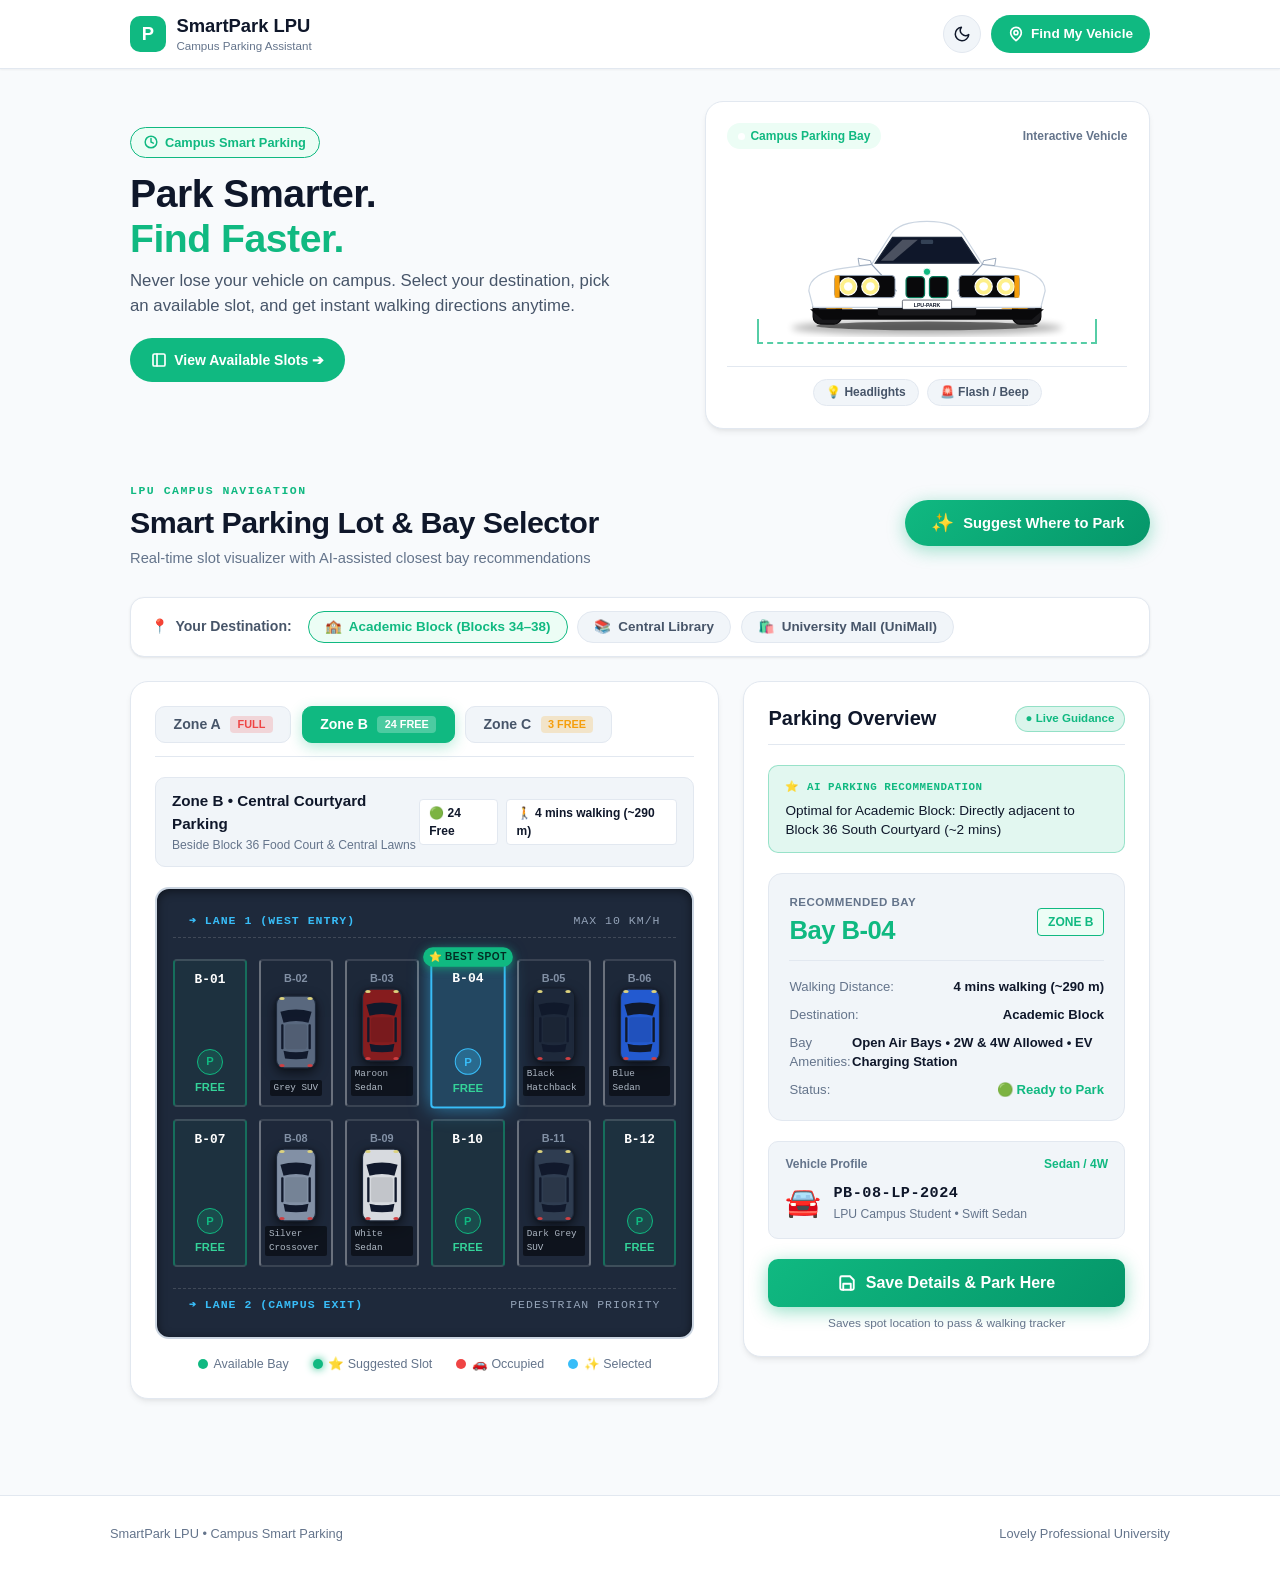
==== index.html @ 48b583d2 "feat: complete SmartPark LPU web app ready for Vercel deployment" ====
<!DOCTYPE html>
<html lang="en">
<head>
  <meta charset="UTF-8">
  <meta name="viewport" content="width=device-width, initial-scale=1.0">
  <title>SmartPark LPU | Park Smarter, Find Your Vehicle Faster</title>
  <meta name="description" content="SmartPark LPU - Smart parking zone and row tracking for Lovely Professional University campus.">
  <link rel="stylesheet" href="css/styles.css?v=7.0">
  <link rel="icon" href="data:image/svg+xml,<svg xmlns=%22http://www.w3.org/2000/svg%22 viewBox=%220 0 100 100%22><text y=%22.9em%22 font-size=%2290%22>🅿️</text></svg>">
</head>
<body data-page="home">

  <!-- Header & Navigation -->
  <header class="site-header">
    <div class="nav-container">
      <div class="brand-wrapper">
        <div class="brand-logo-icon">P</div>
        <div class="brand-text">
          <h1>SmartPark LPU</h1>
          <div class="brand-sub">Campus Parking Assistant</div>
        </div>
      </div>
      <nav class="nav-links">
        <!-- Theme Toggle Button -->
        <button type="button" class="theme-toggle-btn" id="theme-toggle" aria-label="Toggle Dark and Light Mode" title="Toggle Dark/Light Mode">
          <svg width="18" height="18" viewBox="0 0 24 24" fill="none" stroke="currentColor" stroke-width="2" stroke-linecap="round" stroke-linejoin="round">
            <path d="M21 12.79A9 9 0 1 1 11.21 3 7 7 0 0 0 21 12.79z"></path>
          </svg>
        </button>

        <a href="find.html" class="nav-btn nav-btn-primary" id="nav-find-btn">
          <span class="badge-active-dot" id="nav-active-dot" style="display: none;"></span>
          <svg width="16" height="16" viewBox="0 0 24 24" fill="none" stroke="currentColor" stroke-width="2.5" stroke-linecap="round" stroke-linejoin="round">
            <circle cx="12" cy="10" r="3"></circle>
            <path d="M12 2a8 8 0 0 0-8 8c0 5.25 8 12 8 12s8-6.75 8-12a8 8 0 0 0-8-8z"></path>
          </svg>
          Find My Vehicle
        </a>
      </nav>
    </div>
  </header>

  <!-- Hero Section: Split Layout (Inspired by Reference Image 2) -->
  <section class="hero-section">
    <div class="container">
      <div class="hero-grid">
        
        <!-- Left Column: Typography & Replay CTA -->
        <div class="hero-text-col">
          <div class="hero-mobility-badge">
            <svg width="14" height="14" viewBox="0 0 24 24" fill="none" stroke="currentColor" stroke-width="2.5" stroke-linecap="round" stroke-linejoin="round">
              <circle cx="12" cy="12" r="10"></circle>
              <polyline points="12 6 12 12 16 14"></polyline>
            </svg>
            Campus Smart Parking
          </div>
          <h2 class="hero-title">Park Smarter. <br><span class="highlight">Find Faster.</span></h2>
          <p class="hero-tagline">
            Never lose your vehicle on campus. Select your destination, pick an available slot, and get instant walking directions anytime.
          </p>

          <div class="hero-cta-row">
            <a href="#parking-lot-floor" class="btn btn-primary" id="btn-hero-explore">
              <svg width="16" height="16" viewBox="0 0 24 24" fill="none" stroke="currentColor" stroke-width="2.5" stroke-linecap="round" stroke-linejoin="round">
                <rect x="3" y="3" width="18" height="18" rx="2" ry="2"></rect>
                <line x1="9" y1="3" x2="9" y2="21"></line>
              </svg>
              View Available Slots ➔
            </a>
          </div>

          <!-- Active Parking Spotlight (Shown when vehicle already parked) -->
          <div id="home-active-banner" class="active-parking-alert" style="display: none;">
            <div class="active-alert-content">
              <div class="active-alert-icon">
                <svg width="20" height="20" viewBox="0 0 24 24" fill="none" stroke="currentColor" stroke-width="2.5" stroke-linecap="round" stroke-linejoin="round">
                  <path d="M19 17h2c.6 0 1-.4 1-1v-3c0-.9-.7-1.7-1.5-1.9C18.7 10.6 16 10 16 10s-1.3-1.4-2.2-2.3c-.5-.4-1.1-.7-1.8-.7H5c-.6 0-1.1.4-1.4.9l-1.5 2.8C2.1 11 2 11.5 2 12v4c0 .6.4 1 1 1h2"></path>
                  <circle cx="7" cy="17" r="2"></circle>
                  <circle cx="17" cy="17" r="2"></circle>
                </svg>
              </div>
              <div>
                <div class="active-alert-title">Active Parked Vehicle</div>
                <div class="active-alert-sub" id="banner-spot-text">Checking saved spot...</div>
              </div>
            </div>
            <div class="active-alert-actions">
              <a href="find.html" class="btn btn-primary" style="padding: 0.4rem 0.85rem; font-size: 0.8rem;">Find</a>
              <button type="button" id="banner-change-btn" class="btn btn-outline" style="padding: 0.4rem 0.75rem; font-size: 0.8rem;">Change</button>
              <button type="button" id="banner-clear-btn" class="btn btn-outline" style="padding: 0.4rem 0.75rem; font-size: 0.8rem;">Clear</button>
            </div>
          </div>
        </div>

        <!-- Right Column: Interactive Hero Vehicle Card (Reference Image 2) -->
        <div class="hero-car-col">
          <div class="hero-car-card" id="hero-car-card">
            <div class="car-bay-header">
              <span class="car-bay-badge">
                <span class="badge-active-dot"></span>
                <span id="hero-bay-status">Campus Parking Bay</span>
              </span>
              <span style="font-size: 0.75rem; color: var(--text-muted); font-weight: 600;">Interactive Vehicle</span>
            </div>

            <!-- Vehicle Bay Stage -->
            <div class="hero-car-stage">
              <div class="bay-ground-lines"></div>

              <!-- Headlight Beam Overlay -->
              <div class="hero-headlight-beams">
                <div class="hero-beam-l"></div>
                <div class="hero-beam-r"></div>
              </div>

              <!-- Car Vector Graphic -->
              <div class="hero-car-svg-container">
                <svg viewBox="0 0 520 260" fill="none" xmlns="http://www.w3.org/2000/svg">
                  <!-- Ground Shadow -->
                  <ellipse cx="260" cy="245" rx="220" ry="12" fill="#000000" opacity="0.3" filter="blur(6px)" />
                  <ellipse cx="260" cy="242" rx="180" ry="7" fill="#000000" opacity="0.5" />

                  <!-- Wheels -->
                  <rect x="75" y="165" width="46" height="74" rx="12" fill="#18181b" stroke="#09090b" stroke-width="2" />
                  <ellipse cx="98" cy="202" rx="16" ry="24" fill="#3f3f46" />
                  <circle cx="98" cy="202" r="8" fill="#a1a1aa" />
                  <rect x="399" y="165" width="46" height="74" rx="12" fill="#18181b" stroke="#09090b" stroke-width="2" />
                  <ellipse cx="422" cy="202" rx="16" ry="24" fill="#3f3f46" />
                  <circle cx="422" cy="202" r="8" fill="#a1a1aa" />

                  <!-- Splitter -->
                  <path d="M70 215 L450 215 L430 232 L90 232 Z" fill="#09090b" />
                  <rect x="180" y="210" width="160" height="15" rx="3" fill="#18181b" />
                  <rect x="95" y="202" width="45" height="12" rx="3" fill="#f59e0b" opacity="0.9" />
                  <rect x="380" y="202" width="45" height="12" rx="3" fill="#f59e0b" opacity="0.9" />

                  <!-- Main Body (Alpine White / Orange Sport Styling) -->
                  <path d="M68 185 C68 165 90 152 125 148 L170 142 L200 95 C210 78 230 72 260 72 C290 72 310 78 320 95 L350 142 L395 148 C430 152 452 165 452 185 L445 212 L75 212 Z" fill="#ffffff" stroke="#cbd5e1" stroke-width="2" />

                  <!-- Hood Creases -->
                  <path d="M170 142 L210 185" stroke="#94a3b8" stroke-width="2" stroke-linecap="round" />
                  <path d="M350 142 L310 185" stroke="#94a3b8" stroke-width="2" stroke-linecap="round" />

                  <!-- Cabin Glass -->
                  <path d="M204 98 L316 98 L344 140 L176 140 Z" fill="#0f172a" stroke="#1e293b" stroke-width="2" />
                  <path d="M220 102 L245 102 L205 136 L185 136 Z" fill="#ffffff" opacity="0.25" />
                  <rect x="250" y="102" width="20" height="7" rx="2" fill="#334155" />

                  <!-- Mirrors -->
                  <path d="M168 136 L148 132 L150 144 L170 142 Z" fill="#ffffff" stroke="#94a3b8" stroke-width="1.5" />
                  <path d="M352 136 L372 132 L370 144 L350 142 Z" fill="#ffffff" stroke="#94a3b8" stroke-width="1.5" />

                  <!-- Kidney Grille -->
                  <rect x="226" y="162" width="30" height="34" rx="6" fill="#09090b" stroke="#047857" stroke-width="2" />
                  <rect x="264" y="162" width="30" height="34" rx="6" fill="#09090b" stroke="#047857" stroke-width="2" />
                  <circle cx="260" cy="154" r="6" fill="#10b981" stroke="#ffffff" stroke-width="1.5" />

                  <!-- Headlights -->
                  <rect x="110" y="160" width="98" height="36" rx="6" fill="#09090b" stroke="#94a3b8" stroke-width="1.5" />
                  <circle cx="132" cy="178" r="14" fill="#fef08a" stroke="#ffffff" stroke-width="2" />
                  <circle cx="132" cy="178" r="7" fill="#ffffff" />
                  <circle cx="168" cy="178" r="14" fill="#fef08a" stroke="#ffffff" stroke-width="2" />
                  <circle cx="168" cy="178" r="7" fill="#ffffff" />
                  <path d="M110 160 L118 160 L118 196 L110 196 Z" fill="#f59e0b" class="car-indicator-light" />

                  <rect x="312" y="160" width="98" height="36" rx="6" fill="#09090b" stroke="#94a3b8" stroke-width="1.5" />
                  <circle cx="352" cy="178" r="14" fill="#fef08a" stroke="#ffffff" stroke-width="2" />
                  <circle cx="352" cy="178" r="7" fill="#ffffff" />
                  <circle cx="388" cy="178" r="14" fill="#fef08a" stroke="#ffffff" stroke-width="2" />
                  <circle cx="388" cy="178" r="7" fill="#ffffff" />
                  <path d="M402 160 L410 160 L410 196 L402 196 Z" fill="#f59e0b" class="car-indicator-light" />

                  <!-- Plate -->
                  <rect x="220" y="200" width="80" height="15" rx="2" fill="#ffffff" stroke="#0f172a" stroke-width="1" />
                  <text x="260" y="211" font-family="-apple-system, sans-serif" font-size="8.5" font-weight="800" fill="#0f172a" text-anchor="middle">LPU-PARK</text>
                </svg>
              </div>
            </div>

            <!-- Interactive Widget Controls -->
            <div class="hero-car-controls">
              <button type="button" id="btn-toggle-headlights" class="car-ctrl-btn" title="Toggle Headlight Beams">
                💡 Headlights
              </button>
              <button type="button" id="btn-flash-hazards" class="car-ctrl-btn" title="Flash Amber Hazard Indicators">
                🚨 Flash / Beep
              </button>
            </div>
          </div>
        </div>

      </div>
    </div>
  </section>

  <!-- Main Content -->
  <main class="main-content">
    <div class="container">
      
      <!-- Update Mode Alert Banner (Shown when ?edit=true) -->
      <div id="update-mode-banner" class="update-mode-banner" style="display: none;">
        <div class="update-mode-text">
          <svg width="20" height="20" viewBox="0 0 24 24" fill="none" stroke="currentColor" stroke-width="2" stroke-linecap="round" stroke-linejoin="round" style="color: var(--accent);">
            <path d="M11 4H4a2 2 0 0 0-2 2v14a2 2 0 0 0 2 2h14a2 2 0 0 0 2-2v-7"></path>
            <path d="M18.5 2.5a2.121 2.121 0 0 1 3 3L12 15l-4 1 1-4 9.5-9.5z"></path>
          </svg>
          <span>Updating Parking Location: Select your new zone or row below</span>
        </div>
        <button type="button" id="btn-cancel-update" class="btn btn-outline" style="padding: 0.35rem 0.85rem; font-size: 0.8rem;">
          Cancel
        </button>
      </div>

      <!-- ====================================================================
           SMARTPARK VISUAL PARKING DASHBOARD (Inspired by Reference Images 1, 2 & 3)
           ==================================================================== -->
      
      <!-- Top Smart Action & Destination Bar -->
      <section class="visual-dashboard-header">
        <div class="dash-header-left">
          <div class="dash-title-wrap">
            <span class="dash-kicker">LPU CAMPUS NAVIGATION</span>
            <h2 class="dash-title">Smart Parking Lot & Bay Selector</h2>
            <p class="dash-subtitle">Real-time slot visualizer with AI-assisted closest bay recommendations</p>
          </div>
        </div>

        <div class="dash-header-actions">
          <!-- Suggest Where to Park Primary Button -->
          <button type="button" id="btn-suggest-best-slot" class="btn-suggest-magic" title="Find and recommend the closest available parking slot">
            <span class="magic-sparkle">✨</span>
            <span class="magic-text">Suggest Where to Park</span>
          </button>
        </div>
      </section>

      <!-- Destination Selector Row -->
      <div class="destination-bar-card">
        <div class="dest-bar-label">
          <span class="dest-pin-icon">📍</span>
          <span>Your Destination:</span>
        </div>
        <div class="dest-bar-chips" id="dest-quick-chips">
          <button type="button" class="dest-bar-chip active" data-dest="academic">
            <span>🏫</span> Academic Block (Blocks 34–38)
          </button>
          <button type="button" class="dest-bar-chip" data-dest="library">
            <span>📚</span> Central Library
          </button>
          <button type="button" class="dest-bar-chip" data-dest="unimall">
            <span>🛍️</span> University Mall (UniMall)
          </button>
        </div>
        <select id="destination-select" class="dest-select-hidden" aria-label="Campus Destination">
          <option value="academic" selected>Academic Block (Blocks 34–38)</option>
          <option value="library">Central Library</option>
          <option value="unimall">University Mall (UniMall)</option>
        </select>
      </div>

      <!-- Main Visual Lot & Overview Split Layout (Reference Images 1 & 2) -->
      <div class="visual-lot-layout">
        
        <!-- LEFT: Visual Parking Lot Grid & Zone Tabs (Reference Image 2) -->
        <div class="lot-grid-column">
          <div class="lot-card">
            
            <!-- Zone Switcher Tabs (Reference Image 2) -->
            <div class="zone-tabs-bar">
              <button type="button" class="zone-tab-btn" data-zone="A">
                <span class="tab-zone-letter">Zone A</span>
                <span class="tab-zone-tag tag-full">FULL</span>
              </button>
              <button type="button" class="zone-tab-btn active" data-zone="B">
                <span class="tab-zone-letter">Zone B</span>
                <span class="tab-zone-tag tag-avail">24 FREE</span>
              </button>
              <button type="button" class="zone-tab-btn" data-zone="C">
                <span class="tab-zone-letter">Zone C</span>
                <span class="tab-zone-tag tag-nearly">3 FREE</span>
              </button>
            </div>

            <!-- Zone Info Bar -->
            <div class="zone-info-banner" id="zone-info-banner">
              <div class="zone-info-meta">
                <span class="zone-name-heading" id="current-zone-title">Zone B • Central Courtyard</span>
                <span class="zone-landmark-meta" id="current-zone-landmark">Beside Block 36 Food Court & Central Lawns</span>
              </div>
              <div class="zone-stats-pills">
                <span class="stat-pill" id="zone-stat-avail">🟢 24 Free</span>
                <span class="stat-pill" id="zone-stat-walk">🚶 <span id="zone-stat-walk-text">4 mins walk</span></span>
              </div>
            </div>

            <!-- Visual Parking Lot Floor (Reference Image 2 & 3) -->
            <div class="parking-lot-floor" id="parking-lot-floor">
              <!-- Top Driving Aisle Indicator -->
              <div class="lot-driveway top-driveway">
                <span class="drive-arrow">➔ LANE 1 (WEST ENTRY)</span>
                <span class="drive-speed">MAX 10 KM/H</span>
              </div>

              <!-- Visual Slots Grid Container -->
              <div class="visual-slots-matrix" id="visual-slots-matrix">
                <!-- Dynamically populated slots with rendered cars and open bays -->
              </div>

              <!-- Bottom Driving Aisle Indicator -->
              <div class="lot-driveway bottom-driveway">
                <span class="drive-arrow">➔ LANE 2 (CAMPUS EXIT)</span>
                <span class="drive-speed">PEDESTRIAN PRIORITY</span>
              </div>
            </div>

            <!-- Lot Floor Legend -->
            <div class="lot-legend-row">
              <span class="legend-item"><span class="legend-dot dot-avail"></span> Available Bay</span>
              <span class="legend-item"><span class="legend-dot dot-suggested"></span> ⭐ Suggested Slot</span>
              <span class="legend-item"><span class="legend-dot dot-occupied"></span> 🚗 Occupied</span>
              <span class="legend-item"><span class="legend-dot dot-selected"></span> ✨ Selected</span>
            </div>

          </div>
        </div>

        <!-- RIGHT: Side Overview & Reservation Panel (Reference Image 1 & 2) -->
        <div class="lot-overview-column">
          <div class="overview-sticky-card">
            
            <div class="overview-header">
              <h3>Parking Overview</h3>
              <span class="status-badge-live">● Live Guidance</span>
            </div>

            <!-- Smart Suggestion Callout Banner -->
            <div class="smart-suggestion-banner" id="smart-suggestion-banner">
              <div class="sugg-badge">
                <span>⭐ AI PARKING RECOMMENDATION</span>
              </div>
              <div class="sugg-text" id="sugg-banner-reason">
                Optimal for Academic Block: Closest bay to Block 36 South Courtyard entrance (~2 min walk).
              </div>
            </div>

            <!-- Selected Slot Hero Card -->
            <div class="selected-slot-card" id="selected-slot-card">
              <div class="slot-hero-header">
                <div>
                  <div class="slot-hero-label">RECOMMENDED BAY</div>
                  <div class="slot-hero-id" id="panel-slot-id">Bay B-04</div>
                </div>
                <div class="slot-zone-tag" id="panel-zone-tag">ZONE B</div>
              </div>

              <div class="slot-hero-details">
                <div class="slot-detail-row">
                  <span class="detail-label">Walking Distance:</span>
                  <span class="detail-val" id="panel-walk-dist">150m (~2 mins walk)</span>
                </div>
                <div class="slot-detail-row">
                  <span class="detail-label">Destination:</span>
                  <span class="detail-val" id="panel-destination-name">Academic Block</span>
                </div>
                <div class="slot-detail-row">
                  <span class="detail-label">Bay Amenities:</span>
                  <span class="detail-val" id="panel-amenities">☂️ Shaded • ⚡ EV Ready • 🛡️ CCTV</span>
                </div>
                <div class="slot-detail-row">
                  <span class="detail-label">Status:</span>
                  <span class="detail-val status-val-avail" id="panel-status-val">Available Now</span>
                </div>
              </div>
            </div>

            <!-- Vehicle Summary Card (Reference Image 1) -->
            <div class="vehicle-preview-card">
              <div class="veh-card-header">
                <span>Vehicle Profile</span>
                <span class="veh-type-tag">Sedan / 4W</span>
              </div>
              <div class="veh-card-body">
                <div class="veh-mini-icon">🚘</div>
                <div>
                  <div class="veh-plate-num" id="veh-plate-display">PB-08-LP-2024</div>
                  <div class="veh-model-sub">LPU Campus Student • Swift Sedan</div>
                </div>
              </div>
            </div>

            <!-- One-Click Park Here / Save Details Button -->
            <div class="panel-action-wrap">
              <button type="button" id="btn-save-details" class="btn-park-confirm">
                <svg width="18" height="18" viewBox="0 0 24 24" fill="none" stroke="currentColor" stroke-width="2.5" stroke-linecap="round" stroke-linejoin="round">
                  <path d="M19 21H5a2 2 0 0 1-2-2V5a2 2 0 0 1 2-2h11l5 5v11a2 2 0 0 1-2 2z"></path>
                  <polyline points="17 21 17 13 7 13 7 21"></polyline>
                </svg>
                <span>Save Details & Park Here</span>
              </button>
              <p class="panel-action-sub">Saves spot location to pass & walking tracker</p>
            </div>

          </div>
        </div>

      </div>

    </div>
  </main>

  <!-- Footer -->
  <footer class="site-footer">
    <div class="footer-content">
      <div>SmartPark LPU • Campus Smart Parking</div>
      <div>Lovely Professional University</div>
    </div>
  </footer>

  <script src="js/storage.js?v=7.0"></script>
  <script src="js/app.js?v=7.0"></script>
</body>
</html>
---- css/styles.css ----
/* ==========================================================================
   SmartPark LPU - Modern, Simple, Clean Campus Parking Assistant
   Clean Design System with Light Mode & Dark Mode
   Includes: Cinematic Car Drive-In Intro & Interactive Hero Vehicle Stage
   ========================================================================== */

/* --------------------------------------------------------------------------
   Light Mode (Clean, Airy, Modern)
   -------------------------------------------------------------------------- */
:root {
  --theme-name: "light";

  --primary: #064e3b;
  --primary-hover: #047857;
  --accent: #10b981;
  --accent-light: #34d399;
  --accent-soft: #ecfdf5;

  --bg-body: #f8fafc;
  --surface-card: #ffffff;
  --surface-subtle: #f1f5f9;
  
  --text-primary: #0f172a;
  --text-secondary: #475569;
  --text-muted: #64748b;
  --text-light: #94a3b8;
  --text-white: #ffffff;

  --border: #e2e8f0;
  --border-focus: #10b981;

  --status-available: #059669;
  --status-available-bg: #ecfdf5;
  --status-nearly: #d97706;
  --status-nearly-bg: #fffbeb;
  --status-full: #dc2626;
  --status-full-bg: #fef2f2;

  --shadow-xs: 0 1px 2px 0 rgba(0, 0, 0, 0.05);
  --shadow-sm: 0 1px 3px 0 rgba(0, 0, 0, 0.07), 0 1px 2px -1px rgba(0, 0, 0, 0.07);
  --shadow-md: 0 4px 6px -1px rgba(0, 0, 0, 0.07), 0 2px 4px -2px rgba(0, 0, 0, 0.05);
  --shadow-lg: 0 10px 15px -3px rgba(0, 0, 0, 0.08), 0 4px 6px -4px rgba(0, 0, 0, 0.03);

  --radius-sm: 6px;
  --radius-md: 10px;
  --radius-lg: 14px;
  --radius-xl: 18px;
  --radius-full: 9999px;

  --transition: 200ms cubic-bezier(0.4, 0, 0.2, 1);
}

/* --------------------------------------------------------------------------
   Dark Mode (Ultra-Clean Slate & Obsidian)
   -------------------------------------------------------------------------- */
[data-theme="dark"] {
  --theme-name: "dark";

  --primary: #10b981;
  --primary-hover: #34d399;
  --accent: #10b981;
  --accent-light: #6ee7b7;
  --accent-soft: rgba(16, 185, 129, 0.14);

  --bg-body: #0b0f14;
  --surface-card: #131a22;
  --surface-subtle: #1c2530;
  
  --text-primary: #f8fafc;
  --text-secondary: #cbd5e1;
  --text-muted: #94a3b8;
  --text-light: #64748b;
  --text-white: #ffffff;

  --border: #232f3e;
  --border-focus: #34d399;

  --status-available: #34d399;
  --status-available-bg: rgba(16, 185, 129, 0.15);
  --status-nearly: #fbbf24;
  --status-nearly-bg: rgba(245, 158, 11, 0.15);
  --status-full: #f87171;
  --status-full-bg: rgba(239, 68, 68, 0.15);

  --shadow-xs: 0 1px 2px 0 rgba(0, 0, 0, 0.3);
  --shadow-sm: 0 1px 3px 0 rgba(0, 0, 0, 0.4);
  --shadow-md: 0 4px 6px -1px rgba(0, 0, 0, 0.4);
  --shadow-lg: 0 10px 15px -3px rgba(0, 0, 0, 0.5);
}

/* Base & Reset */
*, *::before, *::after {
  box-sizing: border-box;
  margin: 0;
  padding: 0;
  transition: background-color var(--transition), border-color var(--transition), color var(--transition);
}

html {
  font-family: -apple-system, BlinkMacSystemFont, "Segoe UI", Roboto, "Inter", sans-serif;
  color: var(--text-primary);
  background-color: var(--bg-body);
  line-height: 1.5;
  scroll-behavior: smooth;
}

body {
  min-height: 100vh;
  display: flex;
  flex-direction: column;
  background-color: var(--bg-body);
  overflow-x: hidden;
}

h1, h2, h3, h4, h5, h6 {
  color: var(--text-primary);
  font-weight: 700;
  line-height: 1.25;
}

p {
  color: var(--text-secondary);
}

a {
  color: inherit;
  text-decoration: none;
}

.container {
  width: 100%;
  max-width: 1060px;
  margin: 0 auto;
  padding: 0 1.25rem;
}

/* ==========================================================================
   Header & Navigation
   ========================================================================== */
.site-header {
  background-color: var(--surface-card);
  border-bottom: 1px solid var(--border);
  position: sticky;
  top: 0;
  z-index: 100;
  box-shadow: var(--shadow-xs);
}

.nav-container {
  display: flex;
  align-items: center;
  justify-content: space-between;
  padding: 0.85rem 1.25rem;
  max-width: 1060px;
  margin: 0 auto;
}

.brand-wrapper {
  display: flex;
  align-items: center;
  gap: 0.65rem;
}

.brand-logo-icon {
  width: 36px;
  height: 36px;
  background: var(--accent);
  border-radius: var(--radius-md);
  display: flex;
  align-items: center;
  justify-content: center;
  color: #ffffff;
  font-weight: 800;
  font-size: 1.15rem;
}

.brand-text h1 {
  font-size: 1.15rem;
  font-weight: 700;
  margin: 0;
}

.brand-sub {
  font-size: 0.725rem;
  color: var(--text-muted);
}

.nav-links {
  display: flex;
  align-items: center;
  gap: 0.6rem;
}

/* Theme Toggle Button */
.theme-toggle-btn {
  background: var(--surface-subtle);
  border: 1px solid var(--border);
  color: var(--text-primary);
  width: 38px;
  height: 38px;
  border-radius: var(--radius-full);
  display: flex;
  align-items: center;
  justify-content: center;
  cursor: pointer;
  outline: none;
}

.theme-toggle-btn:hover {
  border-color: var(--accent);
  color: var(--accent);
}

.nav-btn {
  display: inline-flex;
  align-items: center;
  gap: 0.45rem;
  padding: 0.5rem 1rem;
  font-size: 0.85rem;
  font-weight: 600;
  border-radius: var(--radius-full);
  cursor: pointer;
  border: 1px solid transparent;
}

.nav-btn-outline {
  background-color: var(--surface-subtle);
  color: var(--text-primary);
  border-color: var(--border);
}

.nav-btn-outline:hover {
  border-color: var(--accent);
  color: var(--accent);
}

.nav-btn-primary {
  background-color: var(--accent);
  color: #ffffff;
}

.nav-btn-primary:hover {
  opacity: 0.92;
  transform: translateY(-1px);
}

.badge-active-dot {
  width: 7px;
  height: 7px;
  border-radius: 50%;
  background-color: #ffffff;
  display: inline-block;
  animation: pulse 1.8s infinite;
}

@keyframes pulse {
  0% { transform: scale(0.9); opacity: 0.8; }
  50% { transform: scale(1.3); opacity: 1; }
  100% { transform: scale(0.9); opacity: 0.8; }
}

/* ==========================================================================
   CINEMATIC LPU AERIAL DRONE FLIGHT & SMART PARKING THEATER
   ========================================================================== */
.drone-theater-overlay {
  position: fixed;
  inset: 0;
  z-index: 99999;
  background: #020617;
  overflow: hidden;
  display: flex;
  flex-direction: column;
  opacity: 1;
  transition: opacity 650ms cubic-bezier(0.4, 0, 0.2, 1), transform 650ms cubic-bezier(0.4, 0, 0.2, 1);
}

.drone-theater-overlay.dismissed {
  opacity: 0;
  transform: scale(1.06);
  pointer-events: none;
}

/* --------------------------------------------------------------------------
   Top Drone Flight Telemetry HUD
   -------------------------------------------------------------------------- */
.drone-hud-top {
  position: absolute;
  top: 0;
  left: 0;
  right: 0;
  height: 54px;
  z-index: 200;
  display: flex;
  align-items: center;
  justify-content: space-between;
  padding: 0 1.5rem;
  background: linear-gradient(180deg, rgba(2, 6, 23, 0.88) 0%, rgba(2, 6, 23, 0.4) 80%, transparent 100%);
  backdrop-filter: blur(8px);
  -webkit-backdrop-filter: blur(8px);
  border-bottom: 1px solid rgba(255, 255, 255, 0.08);
  font-family: ui-monospace, SFMono-Regular, Menlo, Monaco, Consolas, monospace;
  font-size: 0.8rem;
  color: #cbd5e1;
}

.hud-left, .hud-right {
  display: flex;
  align-items: center;
  gap: 1.25rem;
}

.hud-badge {
  display: inline-flex;
  align-items: center;
  gap: 0.4rem;
  font-weight: 700;
  letter-spacing: 0.5px;
  padding: 0.25rem 0.6rem;
  border-radius: 4px;
}

.hud-rec {
  background: rgba(239, 68, 68, 0.2);
  border: 1px solid rgba(239, 68, 68, 0.4);
  color: #fca5a5;
}

.hud-rec-dot {
  width: 8px;
  height: 8px;
  border-radius: 50%;
  background: #ef4444;
  box-shadow: 0 0 8px #ef4444;
  animation: hudRecBlink 1s ease-in-out infinite alternate;
}

@keyframes hudRecBlink {
  0% { opacity: 0.3; }
  100% { opacity: 1; }
}

.hud-telemetry-item {
  display: inline-flex;
  align-items: center;
  gap: 0.3rem;
  font-weight: 600;
}

.hud-label {
  color: #10b981;
  font-weight: 700;
  opacity: 0.9;
}

.hud-center {
  display: flex;
  justify-content: center;
}

.hud-heading-tape {
  display: flex;
  align-items: center;
  gap: 0.75rem;
  background: rgba(15, 23, 42, 0.7);
  border: 1px solid rgba(255, 255, 255, 0.1);
  padding: 0.2rem 1rem;
  border-radius: 4px;
  color: #94a3b8;
  font-size: 0.75rem;
  letter-spacing: 1px;
}

.hud-heading-curr {
  color: #38bdf8;
  font-weight: 800;
  text-shadow: 0 0 8px rgba(56, 189, 248, 0.6);
}

.drone-skip-btn {
  background: rgba(255, 255, 255, 0.12);
  border: 1px solid rgba(255, 255, 255, 0.25);
  color: #ffffff;
  padding: 0.35rem 0.85rem;
  border-radius: 20px;
  font-size: 0.78rem;
  font-weight: 600;
  cursor: pointer;
  transition: all var(--transition);
  margin-left: 0.5rem;
}

.drone-skip-btn:hover {
  background: rgba(255, 255, 255, 0.25);
  transform: scale(1.05);
}

/* --------------------------------------------------------------------------
   Tactical Drone HUD Reticle Overlay (Crosshair, Pitch Ladder, Target Box)
   -------------------------------------------------------------------------- */
.drone-reticle-container {
  position: absolute;
  inset: 0;
  pointer-events: none;
  z-index: 150;
  display: flex;
  align-items: center;
  justify-content: center;
}

.drone-crosshair {
  width: 48px;
  height: 48px;
  border: 1px solid rgba(16, 185, 129, 0.4);
  border-radius: 50%;
  position: relative;
}

.drone-crosshair::before, .drone-crosshair::after {
  content: '';
  position: absolute;
  background: rgba(16, 185, 129, 0.8);
}

.drone-crosshair::before {
  top: 50%;
  left: -12px;
  right: -12px;
  height: 1px;
  transform: translateY(-50%);
}

.drone-crosshair::after {
  left: 50%;
  top: -12px;
  bottom: -12px;
  width: 1px;
  transform: translateX(-50%);
}

.drone-pitch-ladder {
  position: absolute;
  width: 140px;
  display: flex;
  flex-direction: column;
  gap: 32px;
  align-items: center;
  opacity: 0.35;
}

.pitch-line {
  width: 100%;
  height: 1px;
  border-top: 1px dashed #38bdf8;
  display: flex;
  justify-content: space-between;
  font-size: 0.65rem;
  color: #38bdf8;
  font-family: monospace;
}

.pitch-horizon {
  border-top: 2px solid #38bdf8;
  width: 140%;
}

/* Dynamic Target Box */
.drone-target-box {
  position: absolute;
  width: 160px;
  height: 110px;
  border: 1px dashed rgba(56, 189, 248, 0.5);
  transform: translateY(-20px);
  transition: all 400ms cubic-bezier(0.2, 0.8, 0.2, 1);
}

.target-corner {
  position: absolute;
  width: 10px;
  height: 10px;
  border-color: #38bdf8;
  border-style: solid;
}

.target-corner.tl { top: -2px; left: -2px; border-width: 2px 0 0 2px; }
.target-corner.tr { top: -2px; right: -2px; border-width: 2px 2px 0 0; }
.target-corner.bl { bottom: -2px; left: -2px; border-width: 0 0 2px 2px; }
.target-corner.br { bottom: -2px; right: -2px; border-width: 0 2px 2px 0; }

.target-label {
  position: absolute;
  top: -20px;
  left: 0;
  font-family: monospace;
  font-size: 0.65rem;
  font-weight: 700;
  letter-spacing: 1px;
  color: #38bdf8;
  background: rgba(15, 23, 42, 0.85);
  padding: 1px 6px;
  border-radius: 2px;
}

/* --------------------------------------------------------------------------
   Stage Viewport & Drone Flight Scenes
   -------------------------------------------------------------------------- */
.drone-stage-viewport {
  position: absolute;
  inset: 0;
  overflow: hidden;
}

.drone-scene {
  position: absolute;
  inset: 0;
  opacity: 0;
  pointer-events: none;
  display: flex;
  align-items: center;
  justify-content: center;
  transition: opacity 700ms ease, transform 900ms cubic-bezier(0.16, 1, 0.3, 1);
  transform: scale(1.06);
}

.drone-scene.active {
  opacity: 1;
  pointer-events: auto;
  transform: scale(1);
}

.scene-backdrop {
  position: absolute;
  inset: -6%;
  width: 112%;
  height: 112%;
  background-size: cover;
  background-position: center;
  transition: transform 4s cubic-bezier(0.2, 0.8, 0.2, 1);
}

.vector-campus-stage {
  display: flex;
  align-items: center;
  justify-content: center;
  overflow: hidden;
  background: #020617;
}

.campus-arch-svg {
  width: 100%;
  height: 100%;
  min-width: 100%;
  min-height: 100%;
  object-fit: cover;
  pointer-events: none;
}

.scene-vignette {
  position: absolute;
  inset: 0;
  background: radial-gradient(circle at center, rgba(2, 6, 23, 0.15) 30%, rgba(2, 6, 23, 0.75) 85%, rgba(2, 6, 23, 0.95) 100%);
  pointer-events: none;
}

/* Scene Typography & Overlays */
.scene-content {
  position: relative;
  z-index: 50;
  text-align: center;
  color: #ffffff;
  padding: 2rem;
  max-width: 680px;
  margin-top: -3rem;
}

.scene-tag {
  display: inline-block;
  background: rgba(16, 185, 129, 0.22);
  border: 1px solid rgba(16, 185, 129, 0.5);
  color: #6ee7b7;
  font-family: monospace;
  font-size: 0.75rem;
  font-weight: 700;
  letter-spacing: 1.5px;
  padding: 0.3rem 0.8rem;
  border-radius: 4px;
  margin-bottom: 0.9rem;
  text-transform: uppercase;
}

.scene-hero-title {
  font-size: 3.2rem;
  font-weight: 900;
  letter-spacing: -1px;
  line-height: 1.1;
  margin-bottom: 0.75rem;
  background: linear-gradient(180deg, #ffffff 30%, #a7f3d0 100%);
  -webkit-background-clip: text;
  -webkit-text-fill-color: transparent;
  filter: drop-shadow(0 4px 20px rgba(0, 0, 0, 0.8));
}

.scene-title-med {
  font-size: 2.2rem;
  font-weight: 800;
  letter-spacing: -0.5px;
  margin-bottom: 0.5rem;
  text-shadow: 0 4px 18px rgba(0, 0, 0, 0.9);
}

.scene-sub {
  font-size: 1.05rem;
  color: #e2e8f0;
  text-shadow: 0 2px 10px rgba(0, 0, 0, 0.9);
  margin-bottom: 1.25rem;
}

.flight-action-indicator {
  display: inline-flex;
  align-items: center;
  gap: 0.6rem;
  background: rgba(15, 23, 42, 0.75);
  border: 1px solid rgba(255, 255, 255, 0.2);
  padding: 0.5rem 1.1rem;
  border-radius: 30px;
  font-size: 0.85rem;
  color: #38bdf8;
  font-weight: 600;
  animation: climbBounce 1.5s ease-in-out infinite alternate;
}

@keyframes climbBounce {
  0% { transform: translateY(0); }
  100% { transform: translateY(-5px); }
}

/* --------------------------------------------------------------------------
   STAGE 1: Rooftop Ascent (Academic Block)
   -------------------------------------------------------------------------- */
.scene-1.active .scene-backdrop {
  animation: droneClimb 4.5s cubic-bezier(0.2, 0.8, 0.2, 1) forwards;
}

@keyframes droneClimb {
  0% { transform: translateY(8%) scale(1.08); }
  50% { transform: translateY(0%) scale(1.04); }
  100% { transform: translateY(-7%) scale(1.0); }
}

/* --------------------------------------------------------------------------
   STAGE 2: Avenue Slide & Car Pass-Through
   -------------------------------------------------------------------------- */
.scene-2.active .scene-backdrop {
  animation: droneSlideAvenue 4.2s cubic-bezier(0.16, 1, 0.3, 1) forwards;
}

@keyframes droneSlideAvenue {
  0% { transform: scale(1.0) translateY(-2%); filter: blur(0); }
  50% { transform: scale(1.35) translateY(2%); filter: blur(0); }
  80% { transform: scale(2.3) translateY(8%); filter: blur(1.5px); }
  95% { transform: scale(3.6) translateY(14%); filter: blur(4px); }
  100% { transform: scale(4.2) translateY(16%); filter: blur(8px); }
}

/* Optical lens flash when passing through car */
.drone-optical-whoosh {
  position: fixed;
  inset: 0;
  background: radial-gradient(circle at center, rgba(56, 189, 248, 0.85) 0%, rgba(255, 255, 255, 0.98) 25%, transparent 70%);
  opacity: 0;
  pointer-events: none;
  z-index: 70;
}

.scene-2.active .drone-optical-whoosh {
  animation: opticalWhoosh 4.2s ease forwards;
}

@keyframes opticalWhoosh {
  0%, 75% { opacity: 0; }
  85% { opacity: 0.9; }
  92% { opacity: 0.98; }
  100% { opacity: 0; }
}

/* --------------------------------------------------------------------------
   STAGE 3: Glide to Parking Lot & Car Parks ("Book your slot early")
   -------------------------------------------------------------------------- */
.scene-3.active .scene-backdrop {
  animation: droneParkingGlide 4.5s cubic-bezier(0.2, 0.8, 0.2, 1) forwards;
}

@keyframes droneParkingGlide {
  0% { transform: scale(1.15) translateY(-5%); }
  50% { transform: scale(1.05) translateY(-2%); }
  100% { transform: scale(1.0) translateY(0); }
}

.drone-parking-overlay {
  position: absolute;
  inset: 0;
  pointer-events: none;
  z-index: 55;
}

.bay-slot {
  position: absolute;
  transform: translate(-50%, -50%);
  display: flex;
  flex-direction: column;
  align-items: center;
  transition: all 0.3s ease;
}

.bay-occupied {
  opacity: 0.85;
}

.slot-mini-car {
  font-size: 1.6rem;
  filter: drop-shadow(0 2px 6px rgba(0, 0, 0, 0.7));
}

.slot-mini-label {
  font-family: monospace;
  font-size: 0.65rem;
  font-weight: 700;
  color: #f87171;
  background: rgba(15, 23, 42, 0.85);
  padding: 1px 5px;
  border-radius: 2px;
  margin-top: 2px;
  border: 1px solid rgba(239, 68, 68, 0.3);
}

/* Target Bay B-04 with Glowing Radar Beacon */
.bay-target {
  z-index: 75;
}

.bay-target-marker {
  position: relative;
  display: flex;
  flex-direction: column;
  align-items: center;
}

.beacon-pulse {
  width: 50px;
  height: 50px;
  border-radius: 50%;
  border: 2px solid #10b981;
  background: rgba(16, 185, 129, 0.25);
  box-shadow: 0 0 20px #10b981;
  animation: beaconRipple 1.8s ease-out infinite;
  position: absolute;
  top: -12px;
}

@keyframes beaconRipple {
  0% { transform: scale(0.6); opacity: 1; }
  100% { transform: scale(2.2); opacity: 0; }
}

.bay-id {
  font-family: monospace;
  font-size: 0.72rem;
  font-weight: 800;
  color: #34d399;
  background: rgba(6, 78, 59, 0.9);
  padding: 2px 7px;
  border-radius: 4px;
  border: 1px solid #10b981;
  box-shadow: 0 0 10px rgba(16, 185, 129, 0.5);
  z-index: 5;
}

/* Car maneuvering and pulling into parking slot */
.bay-car-actor {
  width: 70px;
  margin-top: 6px;
  transform-origin: center center;
}

.scene-3.active .bay-car-actor {
  animation: carDockInSlot 3s cubic-bezier(0.2, 0.8, 0.3, 1) forwards;
}

@keyframes carDockInSlot {
  0% {
    transform: translate(-90px, 45px) rotate(-35deg);
    opacity: 0;
  }
  30% {
    transform: translate(-45px, 20px) rotate(-20deg);
    opacity: 1;
  }
  65% {
    transform: translate(-10px, 5px) rotate(-5deg);
  }
  85% {
    transform: translate(0, 0) rotate(0deg);
  }
  100% {
    transform: translate(0, 0) rotate(0deg);
  }
}

.mini-car-svg {
  width: 100%;
  height: auto;
  filter: drop-shadow(0 4px 10px rgba(0, 0, 0, 0.9));
}

/* Top Header: "Book Your Slot Early" (Unobstructed Full View) */
.scene-content-3 {
  position: relative;
  z-index: 50;
  text-align: center;
  color: #ffffff;
  padding: 1.5rem 2rem;
  max-width: 720px;
  margin-top: -3.5rem;
  background: none;
  border: none;
  border-radius: 0;
  box-shadow: none;
  backdrop-filter: none;
  -webkit-backdrop-filter: none;
  animation: droneHeaderFadeIn 0.8s cubic-bezier(0.16, 1, 0.3, 1) forwards;
}

@keyframes droneHeaderFadeIn {
  0% {
    opacity: 0;
    transform: translateY(-15px);
  }
  100% {
    opacity: 1;
    transform: translateY(0);
  }
}

.hud-bottom-actions {
  display: flex;
  align-items: center;
  gap: 0.75rem;
}

.btn-hud-reserve {
  background: linear-gradient(135deg, #10b981 0%, #059669 100%);
  border: none;
  color: #ffffff;
  font-weight: 700;
  font-size: 0.82rem;
  padding: 0.45rem 1.15rem;
  border-radius: 20px;
  cursor: pointer;
  box-shadow: 0 4px 15px rgba(16, 185, 129, 0.45);
  transition: all 0.2s ease;
  white-space: nowrap;
}

.btn-hud-reserve:hover {
  transform: translateY(-1px) scale(1.03);
  box-shadow: 0 6px 20px rgba(16, 185, 129, 0.6);
}

.btn-hud-explore {
  background: rgba(255, 255, 255, 0.12);
  border: 1px solid rgba(255, 255, 255, 0.25);
  color: #ffffff;
  font-weight: 600;
  font-size: 0.8rem;
  padding: 0.45rem 0.95rem;
  border-radius: 20px;
  cursor: pointer;
  transition: all 0.2s ease;
  white-space: nowrap;
}

.btn-hud-explore:hover {
  background: rgba(255, 255, 255, 0.22);
}

/* --------------------------------------------------------------------------
   Bottom Drone Flight Scrubber & Controls
   -------------------------------------------------------------------------- */
.drone-hud-bottom {
  position: absolute;
  bottom: 0;
  left: 0;
  right: 0;
  height: 64px;
  z-index: 200;
  display: flex;
  align-items: center;
  justify-content: space-between;
  padding: 0 1.5rem;
  background: linear-gradient(0deg, rgba(2, 6, 23, 0.92) 0%, rgba(2, 6, 23, 0.4) 80%, transparent 100%);
  backdrop-filter: blur(8px);
  -webkit-backdrop-filter: blur(8px);
  border-top: 1px solid rgba(255, 255, 255, 0.08);
}

.hud-playback-controls {
  display: flex;
  align-items: center;
  gap: 0.5rem;
}

.hud-ctrl-btn {
  width: 36px;
  height: 36px;
  border-radius: 50%;
  background: rgba(255, 255, 255, 0.1);
  border: 1px solid rgba(255, 255, 255, 0.2);
  color: #ffffff;
  display: flex;
  align-items: center;
  justify-content: center;
  cursor: pointer;
  font-size: 1rem;
  transition: all var(--transition);
}

.hud-ctrl-btn:hover {
  background: rgba(255, 255, 255, 0.25);
  transform: scale(1.05);
}

/* Stage Chips (Launch, Fly-Through, Park & Book) */
.hud-scene-chips {
  display: flex;
  align-items: center;
  gap: 0.75rem;
}

.scene-chip {
  background: rgba(15, 23, 42, 0.7);
  border: 1px solid rgba(255, 255, 255, 0.15);
  color: #94a3b8;
  padding: 0.35rem 0.85rem;
  border-radius: 20px;
  font-size: 0.76rem;
  font-weight: 600;
  cursor: pointer;
  display: inline-flex;
  align-items: center;
  gap: 0.45rem;
  transition: all var(--transition);
}

.scene-chip .chip-num {
  width: 18px;
  height: 18px;
  border-radius: 50%;
  background: rgba(255, 255, 255, 0.15);
  display: flex;
  align-items: center;
  justify-content: center;
  font-size: 0.68rem;
  font-weight: 800;
}

.scene-chip.active {
  background: rgba(16, 185, 129, 0.25);
  border-color: #10b981;
  color: #ffffff;
  box-shadow: 0 0 12px rgba(16, 185, 129, 0.3);
}

.scene-chip.active .chip-num {
  background: #10b981;
  color: #022c22;
}

.scene-chip:hover:not(.active) {
  background: rgba(255, 255, 255, 0.12);
  color: #ffffff;
}

/* Progress Scrubber */
.hud-progress-wrapper {
  position: absolute;
  top: 0;
  left: 0;
  right: 0;
  height: 3px;
  background: rgba(255, 255, 255, 0.12);
}

.hud-progress-bar {
  height: 100%;
  background: linear-gradient(90deg, #38bdf8, #10b981);
  box-shadow: 0 0 8px #10b981;
  transition: width 200ms linear;
}

/* Mobile Responsiveness for Drone Overlay */
@media (max-width: 768px) {
  .hud-hide-mobile, .hud-heading-tape {
    display: none;
  }
  .scene-hero-title {
    font-size: 2.2rem;
  }
  .booking-hero-title {
    font-size: 1.8rem;
  }
  .scene-content-3 {
    margin-top: 5rem;
    padding: 1.5rem;
  }
  .hud-scene-chips .chip-label {
    display: none;
  }
  .scene-chip {
    padding: 0.35rem 0.5rem;
  }
}

/* ==========================================================================
   HERO SECTION: Split Layout with Interactive Vehicle Stage (Image 2 Inspired)
   ========================================================================== */
.hero-section {
  padding: 2rem 1.25rem 1.5rem;
}

.hero-grid {
  display: grid;
  grid-template-columns: 1.15fr 0.95fr;
  align-items: center;
  gap: 2.25rem;
}

.hero-text-col {
  text-align: left;
}

.hero-mobility-badge {
  display: inline-flex;
  align-items: center;
  gap: 0.45rem;
  background-color: var(--accent-soft);
  color: var(--accent);
  padding: 0.3rem 0.8rem;
  border-radius: var(--radius-full);
  font-size: 0.8rem;
  font-weight: 700;
  margin-bottom: 0.85rem;
  border: 1px solid var(--accent);
}

.hero-title {
  font-size: 2.45rem;
  letter-spacing: -0.5px;
  margin-bottom: 0.4rem;
  font-weight: 800;
  line-height: 1.15;
}

.hero-title .highlight {
  color: var(--accent);
}

.hero-tagline {
  font-size: 1.05rem;
  color: var(--text-secondary);
  max-width: 500px;
  margin: 0 0 1.25rem;
  font-weight: 400;
}

.hero-cta-row {
  display: flex;
  align-items: center;
  gap: 0.75rem;
  margin-bottom: 1.25rem;
  flex-wrap: wrap;
}

.btn-replay-intro {
  background: var(--surface-subtle);
  border: 1px solid var(--border);
  color: var(--text-primary);
  font-size: 0.825rem;
  padding: 0.5rem 1rem;
  border-radius: var(--radius-full);
  display: inline-flex;
  align-items: center;
  gap: 0.4rem;
  font-weight: 600;
  cursor: pointer;
  transition: all var(--transition);
}

.btn-replay-intro:hover {
  border-color: var(--accent);
  color: var(--accent);
  background: var(--accent-soft);
  transform: translateY(-1px);
}

/* Hero Right Column: Interactive Car Showcase */
.hero-car-col {
  position: relative;
}

.hero-car-card {
  background: var(--surface-card);
  border: 1.5px solid var(--border);
  border-radius: var(--radius-xl);
  padding: 1.35rem;
  box-shadow: var(--shadow-md);
  position: relative;
  overflow: hidden;
  transition: all var(--transition);
}

.hero-car-card:hover {
  border-color: var(--accent);
  box-shadow: var(--shadow-lg);
}

.car-bay-header {
  display: flex;
  align-items: center;
  justify-content: space-between;
  margin-bottom: 0.75rem;
}

.car-bay-badge {
  font-size: 0.75rem;
  font-weight: 700;
  color: var(--accent);
  display: flex;
  align-items: center;
  gap: 0.35rem;
  background: var(--accent-soft);
  padding: 0.25rem 0.65rem;
  border-radius: var(--radius-full);
}

.hero-car-stage {
  position: relative;
  width: 100%;
  padding: 1rem 0 0.5rem;
  display: flex;
  flex-direction: column;
  align-items: center;
  justify-content: center;
}

/* Parking bay ground sensor lines */
.bay-ground-lines {
  position: absolute;
  bottom: 8px;
  width: 85%;
  height: 25px;
  border-bottom: 2px dashed var(--accent);
  border-left: 2px solid var(--accent);
  border-right: 2px solid var(--accent);
  opacity: 0.7;
}

.hero-car-svg-container {
  width: 100%;
  max-width: 320px;
  position: relative;
  z-index: 2;
  transition: transform 300ms ease;
}

.hero-car-card:hover .hero-car-svg-container {
  transform: translateY(-3px) scale(1.02);
}

/* Interactive Headlight Rays on Hero Car */
.hero-headlight-beams {
  position: absolute;
  bottom: 15px;
  width: 100%;
  height: 90px;
  display: none;
  pointer-events: none;
  z-index: 1;
}

.hero-headlights-active .hero-headlight-beams {
  display: block;
}

.hero-beam-l, .hero-beam-r {
  position: absolute;
  bottom: 0;
  width: 90px;
  height: 110px;
  background: radial-gradient(ellipse at top, rgba(255, 245, 180, 0.8) 0%, rgba(255, 230, 150, 0.25) 50%, transparent 75%);
  filter: blur(8px);
}

.hero-beam-l { left: 18%; transform: rotate(-12deg); }
.hero-beam-r { right: 18%; transform: rotate(12deg); }

/* Hazard blinkers animation */
.hazards-active .car-indicator-light {
  animation: hazardBlink 450ms ease infinite alternate;
}

@keyframes hazardBlink {
  from { fill: #f59e0b; opacity: 1; filter: drop-shadow(0 0 8px #f59e0b); }
  to { fill: #78350f; opacity: 0.3; }
}

/* Hero Car Interactive Action Buttons */
.hero-car-controls {
  display: flex;
  align-items: center;
  justify-content: center;
  gap: 0.5rem;
  margin-top: 0.85rem;
  padding-top: 0.75rem;
  border-top: 1px solid var(--border);
}

.car-ctrl-btn {
  background: var(--surface-subtle);
  border: 1px solid var(--border);
  color: var(--text-secondary);
  font-size: 0.75rem;
  font-weight: 600;
  padding: 0.35rem 0.75rem;
  border-radius: var(--radius-full);
  display: inline-flex;
  align-items: center;
  gap: 0.35rem;
  cursor: pointer;
  transition: all var(--transition);
}

.car-ctrl-btn:hover {
  border-color: var(--accent);
  color: var(--accent);
  background: var(--accent-soft);
}

/* Active Saved Spotlight Card */
.active-parking-alert {
  background-color: var(--accent-soft);
  border: 1.5px solid var(--accent);
  border-radius: var(--radius-lg);
  padding: 0.85rem 1.15rem;
  margin-top: 0.85rem;
  display: flex;
  align-items: center;
  justify-content: space-between;
  gap: 1rem;
  text-align: left;
}

.active-alert-content {
  display: flex;
  align-items: center;
  gap: 0.75rem;
}

.active-alert-icon {
  width: 36px;
  height: 36px;
  background-color: var(--accent);
  color: #ffffff;
  border-radius: 50%;
  display: flex;
  align-items: center;
  justify-content: center;
  font-size: 1.1rem;
  flex-shrink: 0;
}

.active-alert-title {
  font-weight: 700;
  color: var(--text-primary);
  font-size: 0.9rem;
}

.active-alert-sub {
  font-size: 0.8rem;
  color: var(--text-secondary);
}

.active-alert-actions {
  display: flex;
  gap: 0.4rem;
  flex-shrink: 0;
}

/* Update Mode Banner (shown when ?edit=true) */
.update-mode-banner {
  background-color: var(--surface-card);
  border: 1.5px solid var(--accent);
  border-radius: var(--radius-md);
  padding: 0.85rem 1.25rem;
  margin-bottom: 1.5rem;
  display: flex;
  align-items: center;
  justify-content: space-between;
  gap: 1rem;
}

.update-mode-text {
  display: flex;
  align-items: center;
  gap: 0.6rem;
  font-size: 0.9rem;
  color: var(--text-primary);
  font-weight: 600;
}

/* ==========================================================================
   Main Content Layout
   ========================================================================== */
.main-content {
  flex: 1;
  padding: 1rem 0 3rem;
}

.step-guide-indicator {
  display: flex;
  align-items: center;
  gap: 0.6rem;
  margin-bottom: 0.85rem;
}

.step-num-badge {
  width: 26px;
  height: 26px;
  border-radius: 50%;
  background: var(--accent);
  color: #ffffff;
  display: flex;
  align-items: center;
  justify-content: center;
  font-weight: 700;
  font-size: 0.8rem;
  flex-shrink: 0;
}

.step-guide-text h3 {
  font-size: 1.1rem;
  color: var(--text-primary);
  font-weight: 700;
}

.step-guide-text p {
  font-size: 0.8rem;
  color: var(--text-muted);
}

/* ==========================================================================
   Destination Selection
   ========================================================================== */
.destination-card {
  background-color: var(--surface-card);
  border-radius: var(--radius-lg);
  padding: 1.25rem;
  border: 1px solid var(--border);
  box-shadow: var(--shadow-sm);
  margin-bottom: 2rem;
  display: flex;
  flex-direction: column;
  gap: 0.85rem;
}

.dest-chips-grid {
  display: grid;
  grid-template-columns: repeat(auto-fit, minmax(180px, 1fr));
  gap: 0.65rem;
}

.dest-chip {
  background-color: var(--surface-subtle);
  border: 1px solid var(--border);
  border-radius: var(--radius-md);
  padding: 0.65rem 0.85rem;
  display: flex;
  align-items: center;
  gap: 0.65rem;
  cursor: pointer;
  transition: all var(--transition);
  text-align: left;
  outline: none;
}

.dest-chip:hover {
  border-color: var(--accent);
  background-color: var(--accent-soft);
}

.dest-chip.active {
  background-color: var(--accent-soft);
  border-color: var(--accent);
}

.dest-chip-icon {
  font-size: 1.2rem;
}

.dest-chip-title {
  font-weight: 600;
  font-size: 0.875rem;
  color: var(--text-primary);
}

.dest-chip-sub {
  font-size: 0.725rem;
  color: var(--text-muted);
}

.select-wrapper {
  position: relative;
  width: 100%;
}

.custom-select {
  width: 100%;
  padding: 0.75rem 1rem;
  padding-right: 2.5rem;
  font-size: 0.9rem;
  font-weight: 500;
  color: var(--text-primary);
  background-color: var(--surface-subtle);
  border: 1px solid var(--border);
  border-radius: var(--radius-md);
  cursor: pointer;
  appearance: none;
  -webkit-appearance: none;
  outline: none;
}

.custom-select:focus {
  border-color: var(--accent);
}

.select-arrow {
  position: absolute;
  right: 1rem;
  top: 50%;
  transform: translateY(-50%);
  pointer-events: none;
  color: var(--accent);
}

/* ==========================================================================
   VISUAL PARKING LOT & SMART RECOMMENDATION (Inspired by Reference Images 1, 2 & 3)
   ========================================================================== */

/* Dashboard Header & Smart Action Bar */
.visual-dashboard-header {
  display: flex;
  align-items: center;
  justify-content: space-between;
  flex-wrap: wrap;
  gap: 1.25rem;
  margin-bottom: 1.25rem;
  padding: 0.5rem 0;
}

.dash-kicker {
  font-family: monospace;
  font-size: 0.72rem;
  font-weight: 800;
  color: var(--accent);
  letter-spacing: 1.5px;
  text-transform: uppercase;
}

.dash-title {
  font-size: 1.9rem;
  font-weight: 800;
  letter-spacing: -0.5px;
  margin: 0.15rem 0 0.35rem;
  color: var(--text-primary);
}

.dash-subtitle {
  font-size: 0.92rem;
  color: var(--text-muted);
  margin: 0;
}

/* "Suggest Where to Park" Magic Button (Reference Images 1 & 3) */
.btn-suggest-magic {
  display: inline-flex;
  align-items: center;
  gap: 0.6rem;
  background: linear-gradient(135deg, #10b981 0%, #059669 100%);
  color: #ffffff;
  border: none;
  border-radius: var(--radius-full);
  padding: 0.75rem 1.6rem;
  font-size: 0.92rem;
  font-weight: 700;
  cursor: pointer;
  box-shadow: 0 4px 18px rgba(16, 185, 129, 0.4), 0 0 0 1px rgba(255, 255, 255, 0.2);
  transition: all var(--transition);
}

.btn-suggest-magic:hover {
  transform: translateY(-2px);
  box-shadow: 0 8px 24px rgba(16, 185, 129, 0.55);
}

.magic-sparkle {
  font-size: 1.15rem;
  animation: magicPulse 1.8s ease-in-out infinite;
}

@keyframes magicPulse {
  0%, 100% { transform: scale(1) rotate(0deg); }
  50% { transform: scale(1.25) rotate(15deg); }
}

/* Destination Bar Card */
.destination-bar-card {
  background: var(--surface-card);
  border: 1px solid var(--border);
  border-radius: var(--radius-lg);
  padding: 0.85rem 1.25rem;
  margin-bottom: 1.5rem;
  display: flex;
  align-items: center;
  gap: 1rem;
  flex-wrap: wrap;
  box-shadow: var(--shadow-sm);
}

.dest-bar-label {
  display: flex;
  align-items: center;
  gap: 0.4rem;
  font-weight: 700;
  font-size: 0.88rem;
  color: var(--text-secondary);
}

.dest-bar-chips {
  display: flex;
  align-items: center;
  gap: 0.6rem;
  flex-wrap: wrap;
  flex: 1;
}

.dest-bar-chip {
  background: var(--surface-subtle);
  border: 1px solid var(--border);
  color: var(--text-secondary);
  border-radius: var(--radius-full);
  padding: 0.45rem 1rem;
  font-size: 0.84rem;
  font-weight: 600;
  cursor: pointer;
  display: inline-flex;
  align-items: center;
  gap: 0.45rem;
  transition: all var(--transition);
}

.dest-bar-chip:hover {
  border-color: var(--accent);
  color: var(--text-primary);
}

.dest-bar-chip.active {
  background: var(--accent-soft);
  border-color: var(--accent);
  color: var(--accent);
  font-weight: 700;
}

.dest-select-hidden {
  display: none;
}

/* Visual Lot Split Layout (1.45fr 1fr) */
.visual-lot-layout {
  display: grid;
  grid-template-columns: 1.45fr 1fr;
  gap: 1.5rem;
  align-items: flex-start;
  margin-bottom: 3rem;
}

/* Lot Card Container */
.lot-card {
  background: var(--surface-card);
  border: 1.5px solid var(--border);
  border-radius: var(--radius-xl);
  padding: 1.5rem;
  box-shadow: var(--shadow-md);
  position: relative;
}

/* Zone Switcher Tabs (Reference Image 2) */
.zone-tabs-bar {
  display: flex;
  align-items: center;
  gap: 0.65rem;
  margin-bottom: 1.25rem;
  border-bottom: 1px solid var(--border);
  padding-bottom: 0.85rem;
}

.zone-tab-btn {
  background: var(--surface-subtle);
  border: 1.5px solid var(--border);
  border-radius: var(--radius-md);
  padding: 0.55rem 1.1rem;
  display: flex;
  align-items: center;
  gap: 0.6rem;
  cursor: pointer;
  font-weight: 700;
  font-size: 0.88rem;
  color: var(--text-secondary);
  transition: all var(--transition);
}

.zone-tab-btn:hover {
  border-color: var(--accent);
  color: var(--text-primary);
}

.zone-tab-btn.active {
  background: var(--accent);
  border-color: var(--accent);
  color: #ffffff;
  box-shadow: 0 4px 14px rgba(16, 185, 129, 0.3);
}

.tab-zone-tag {
  font-size: 0.68rem;
  font-weight: 800;
  padding: 0.15rem 0.45rem;
  border-radius: 4px;
}

.tag-full {
  background: rgba(239, 68, 68, 0.18);
  color: #ef4444;
}

.tag-avail {
  background: rgba(16, 185, 129, 0.2);
  color: #10b981;
}

.tag-nearly {
  background: rgba(245, 158, 11, 0.2);
  color: #f59e0b;
}

.zone-tab-btn.active .tab-zone-tag {
  background: rgba(255, 255, 255, 0.25);
  color: #ffffff;
}

/* Zone Info Banner */
.zone-info-banner {
  display: flex;
  align-items: center;
  justify-content: space-between;
  background: var(--surface-subtle);
  border: 1px solid var(--border);
  border-radius: var(--radius-md);
  padding: 0.75rem 1rem;
  margin-bottom: 1.25rem;
}

.zone-name-heading {
  display: block;
  font-weight: 800;
  font-size: 0.95rem;
  color: var(--text-primary);
}

.zone-landmark-meta {
  display: block;
  font-size: 0.76rem;
  color: var(--text-muted);
}

.zone-stats-pills {
  display: flex;
  align-items: center;
  gap: 0.5rem;
}

.stat-pill {
  font-size: 0.75rem;
  font-weight: 700;
  background: var(--surface-card);
  border: 1px solid var(--border);
  padding: 0.25rem 0.6rem;
  border-radius: 4px;
  color: var(--text-primary);
}

/* ==========================================================================
   Parking Lot Floor (Asphalt Bay Canvas - Reference Image 2 & 3)
   ========================================================================== */
.parking-lot-floor {
  background: #090e17;
  border: 2px solid #1e293b;
  border-radius: var(--radius-lg);
  padding: 1rem;
  overflow: hidden;
  box-shadow: inset 0 2px 10px rgba(0, 0, 0, 0.5);
  position: relative;
}

[data-theme="light"] .parking-lot-floor {
  background: #1e293b;
  border-color: #cbd5e1;
}

.lot-driveway {
  display: flex;
  align-items: center;
  justify-content: space-between;
  padding: 0.45rem 1rem;
  color: #94a3b8;
  font-family: monospace;
  font-size: 0.72rem;
  letter-spacing: 1px;
  border-bottom: 1px dashed rgba(255, 255, 255, 0.15);
  margin-bottom: 0.85rem;
}

.bottom-driveway {
  border-bottom: none;
  border-top: 1px dashed rgba(255, 255, 255, 0.15);
  margin-top: 0.85rem;
  margin-bottom: 0;
}

.drive-arrow {
  color: #38bdf8;
  font-weight: 700;
}

/* Visual Slots Matrix */
.visual-slots-matrix {
  display: grid;
  grid-template-columns: repeat(6, 1fr);
  gap: 0.75rem;
  padding: 0.5rem 0;
}

/* Individual Slot Bay */
.slot-bay {
  min-height: 120px;
  background: rgba(15, 23, 42, 0.6);
  border-left: 2.5px solid rgba(255, 255, 255, 0.4);
  border-right: 2.5px solid rgba(255, 255, 255, 0.4);
  border-top: 2px solid rgba(255, 255, 255, 0.15);
  border-bottom: 2px solid rgba(255, 255, 255, 0.15);
  border-radius: 4px;
  display: flex;
  flex-direction: column;
  align-items: center;
  justify-content: space-between;
  padding: 0.55rem 0.25rem;
  position: relative;
  transition: all var(--transition);
  user-select: none;
}

/* Occupied Slot */
.slot-bay.occupied {
  background: rgba(30, 41, 59, 0.5);
  cursor: not-allowed;
  opacity: 0.85;
}

.slot-bay.occupied .bay-id-tag {
  color: #94a3b8;
  font-size: 0.68rem;
  font-weight: 700;
}

.topdown-car-svg {
  width: 48px;
  height: 78px;
  filter: drop-shadow(0 4px 6px rgba(0, 0, 0, 0.7));
}

.bay-car-plate {
  font-family: monospace;
  font-size: 0.58rem;
  color: #cbd5e1;
  background: rgba(0, 0, 0, 0.6);
  padding: 1px 4px;
  border-radius: 2px;
  margin-top: 2px;
}

/* Available Slot */
.slot-bay.available {
  cursor: pointer;
  background: rgba(16, 185, 129, 0.06);
  border-left-color: rgba(16, 185, 129, 0.45);
  border-right-color: rgba(16, 185, 129, 0.45);
}

.slot-bay.available:hover {
  background: rgba(16, 185, 129, 0.16);
  border-color: #10b981;
  transform: translateY(-2px);
  box-shadow: 0 6px 16px rgba(16, 185, 129, 0.25);
}

.slot-bay.available .bay-id-tag {
  font-family: monospace;
  font-size: 0.8rem;
  font-weight: 800;
  color: #ffffff;
}

.bay-avail-indicator {
  display: flex;
  flex-direction: column;
  align-items: center;
  gap: 0.3rem;
  color: #34d399;
  font-size: 0.7rem;
  font-weight: 700;
}

.bay-p-symbol {
  width: 26px;
  height: 26px;
  border-radius: 50%;
  border: 1.5px solid #10b981;
  background: rgba(16, 185, 129, 0.2);
  display: flex;
  align-items: center;
  justify-content: center;
  font-weight: 900;
  color: #10b981;
}

/* AI Suggested Slot (Reference Image 1 & 3 - Glowing Emerald Box & Beacon) */
.slot-bay.suggested {
  border: 2px solid #10b981 !important;
  background: rgba(16, 185, 129, 0.18) !important;
  box-shadow: 0 0 25px rgba(16, 185, 129, 0.7), inset 0 0 15px rgba(16, 185, 129, 0.25) !important;
  transform: scale(1.02);
  z-index: 10;
}

.suggested-beacon-badge {
  position: absolute;
  top: -12px;
  background: #10b981;
  color: #022c22;
  font-family: -apple-system, sans-serif;
  font-size: 0.62rem;
  font-weight: 900;
  letter-spacing: 0.5px;
  padding: 2px 6px;
  border-radius: 12px;
  box-shadow: 0 2px 8px rgba(16, 185, 129, 0.6);
  white-space: nowrap;
  animation: beaconBob 1.5s ease-in-out infinite alternate;
}

@keyframes beaconBob {
  0% { transform: translateY(0); }
  100% { transform: translateY(-4px); }
}

/* Selected Slot */
.slot-bay.selected {
  border: 2px solid #38bdf8 !important;
  background: rgba(56, 189, 248, 0.2) !important;
  box-shadow: 0 0 20px rgba(56, 189, 248, 0.6) !important;
}

.slot-bay.selected .bay-p-symbol {
  border-color: #38bdf8;
  color: #38bdf8;
  background: rgba(56, 189, 248, 0.3);
}

/* Lot Floor Legend */
.lot-legend-row {
  display: flex;
  align-items: center;
  justify-content: center;
  gap: 1.5rem;
  margin-top: 1rem;
  flex-wrap: wrap;
  font-size: 0.78rem;
  color: var(--text-muted);
}

.legend-item {
  display: inline-flex;
  align-items: center;
  gap: 0.35rem;
}

.legend-dot {
  width: 10px;
  height: 10px;
  border-radius: 50%;
}

.dot-avail { background: #10b981; }
.dot-suggested { background: #10b981; box-shadow: 0 0 8px #10b981; }
.dot-occupied { background: #ef4444; }
.dot-selected { background: #38bdf8; }

/* ==========================================================================
   Side Overview & Reservation Panel (Reference Image 1 & 2)
   ========================================================================== */
.lot-overview-column {
  position: relative;
}

.overview-sticky-card {
  background: var(--surface-card);
  border: 1.5px solid var(--border);
  border-radius: var(--radius-xl);
  padding: 1.5rem;
  box-shadow: var(--shadow-md);
}

.overview-header {
  display: flex;
  align-items: center;
  justify-content: space-between;
  margin-bottom: 1.25rem;
  padding-bottom: 0.75rem;
  border-bottom: 1px solid var(--border);
}

.overview-header h3 {
  font-size: 1.25rem;
  margin: 0;
}

.status-badge-live {
  font-size: 0.72rem;
  font-weight: 700;
  color: #10b981;
  background: rgba(16, 185, 129, 0.15);
  border: 1px solid rgba(16, 185, 129, 0.35);
  padding: 0.2rem 0.6rem;
  border-radius: var(--radius-full);
}

/* Smart Suggestion Banner */
.smart-suggestion-banner {
  background: rgba(16, 185, 129, 0.12);
  border: 1px solid rgba(16, 185, 129, 0.35);
  border-radius: var(--radius-md);
  padding: 0.85rem 1rem;
  margin-bottom: 1.25rem;
}

.sugg-badge {
  font-family: monospace;
  font-size: 0.68rem;
  font-weight: 800;
  letter-spacing: 0.5px;
  color: #10b981;
  margin-bottom: 0.3rem;
}

.sugg-text {
  font-size: 0.85rem;
  color: var(--text-primary);
  line-height: 1.4;
  font-weight: 500;
}

/* Selected Slot Card */
.selected-slot-card {
  background: var(--surface-subtle);
  border: 1.5px solid var(--border);
  border-radius: var(--radius-lg);
  padding: 1.25rem;
  margin-bottom: 1.25rem;
}

.slot-hero-header {
  display: flex;
  align-items: center;
  justify-content: space-between;
  margin-bottom: 1rem;
  padding-bottom: 0.65rem;
  border-bottom: 1px solid var(--border);
}

.slot-hero-label {
  font-size: 0.72rem;
  font-weight: 700;
  color: var(--text-muted);
  letter-spacing: 0.5px;
}

.slot-hero-id {
  font-size: 1.6rem;
  font-weight: 900;
  color: var(--accent);
  letter-spacing: -0.5px;
}

.slot-zone-tag {
  background: var(--accent-soft);
  color: var(--accent);
  border: 1px solid var(--accent);
  font-size: 0.75rem;
  font-weight: 800;
  padding: 0.25rem 0.6rem;
  border-radius: 4px;
}

.slot-hero-details {
  display: flex;
  flex-direction: column;
  gap: 0.5rem;
}

.slot-detail-row {
  display: flex;
  align-items: center;
  justify-content: space-between;
  font-size: 0.82rem;
}

.detail-label {
  color: var(--text-muted);
}

.detail-val {
  font-weight: 700;
  color: var(--text-primary);
}

.status-val-avail {
  color: #10b981;
}

/* Vehicle Summary Card */
.vehicle-preview-card {
  background: var(--surface-subtle);
  border: 1px solid var(--border);
  border-radius: var(--radius-md);
  padding: 0.85rem 1rem;
  margin-bottom: 1.25rem;
}

.veh-card-header {
  display: flex;
  align-items: center;
  justify-content: space-between;
  font-size: 0.75rem;
  font-weight: 600;
  color: var(--text-muted);
  margin-bottom: 0.5rem;
}

.veh-type-tag {
  color: var(--accent);
  font-weight: 700;
}

.veh-card-body {
  display: flex;
  align-items: center;
  gap: 0.75rem;
}

.veh-mini-icon {
  font-size: 1.8rem;
}

.veh-plate-num {
  font-family: monospace;
  font-size: 0.95rem;
  font-weight: 800;
  color: var(--text-primary);
  letter-spacing: 0.5px;
}

.veh-model-sub {
  font-size: 0.76rem;
  color: var(--text-muted);
}

/* One-Click Park Here / Save Details Button */
.panel-action-wrap {
  display: flex;
  flex-direction: column;
  gap: 0.45rem;
  text-align: center;
}

.btn-park-confirm {
  background: linear-gradient(135deg, #10b981 0%, #059669 100%);
  color: #ffffff;
  border: none;
  border-radius: var(--radius-md);
  padding: 0.95rem 1.25rem;
  font-size: 1rem;
  font-weight: 800;
  cursor: pointer;
  display: flex;
  align-items: center;
  justify-content: center;
  gap: 0.6rem;
  box-shadow: 0 4px 18px rgba(16, 185, 129, 0.45);
  transition: all var(--transition);
}

.btn-park-confirm:hover:not(:disabled) {
  transform: translateY(-2px);
  box-shadow: 0 8px 24px rgba(16, 185, 129, 0.6);
}

.btn-park-confirm:disabled {
  opacity: 0.5;
  cursor: not-allowed;
  box-shadow: none;
}

.panel-action-sub {
  font-size: 0.74rem;
  color: var(--text-muted);
  margin: 0;
}

/* Mobile responsive for visual lot */
@media (max-width: 992px) {
  .visual-lot-layout {
    grid-template-columns: 1fr;
  }
  .visual-slots-matrix {
    grid-template-columns: repeat(4, 1fr);
  }
}

@media (max-width: 600px) {
  .visual-slots-matrix {
    grid-template-columns: repeat(3, 1fr);
  }
  .dash-title {
    font-size: 1.5rem;
  }
}

.summary-highlight {
  font-weight: 700;
  color: var(--accent);
}

.btn-save-details {
  background-color: var(--accent);
  color: #ffffff;
  font-size: 0.95rem;
  font-weight: 700;
  padding: 0.75rem 1.75rem;
  border-radius: var(--radius-full);
  border: none;
  cursor: pointer;
  display: inline-flex;
  align-items: center;
  gap: 0.5rem;
  transition: all var(--transition);
}

.btn-save-details:hover:not(:disabled) {
  opacity: 0.92;
  transform: translateY(-1px);
}

.btn-save-details:disabled {
  opacity: 0.4;
  cursor: not-allowed;
}

/* ==========================================================================
   Saved Location Confirmation Page (saved.html)
   ========================================================================== */
.ticket-wrapper {
  max-width: 580px;
  margin: 0 auto;
}

.success-badge-card {
  background-color: var(--surface-card);
  border: 1px solid var(--border);
  border-radius: var(--radius-xl);
  padding: 1.75rem 1.5rem;
  text-align: center;
  box-shadow: var(--shadow-sm);
  margin-bottom: 1.5rem;
}

.success-checkmark-circle {
  width: 52px;
  height: 52px;
  background-color: var(--status-available-bg);
  color: var(--accent);
  border-radius: 50%;
  margin: 0 auto 1rem;
  display: flex;
  align-items: center;
  justify-content: center;
  font-size: 1.5rem;
}

.success-badge-card h2 {
  font-size: 1.45rem;
  margin-bottom: 0.35rem;
}

.success-badge-card p {
  font-size: 0.9rem;
  color: var(--text-secondary);
}

.ticket-card {
  background-color: var(--surface-card);
  border-radius: var(--radius-lg);
  border: 1px solid var(--border);
  box-shadow: var(--shadow-sm);
  overflow: hidden;
  margin-bottom: 1.5rem;
}

.ticket-header {
  background-color: var(--surface-subtle);
  padding: 1rem 1.25rem;
  border-bottom: 1px solid var(--border);
  display: flex;
  align-items: center;
  justify-content: space-between;
}

.ticket-header-title {
  font-weight: 700;
  color: var(--text-primary);
  font-size: 0.85rem;
  letter-spacing: 0.5px;
}

.ticket-timestamp {
  font-size: 0.75rem;
  color: var(--text-muted);
}

.ticket-body {
  padding: 1.5rem;
  display: grid;
  grid-template-columns: repeat(auto-fit, minmax(140px, 1fr));
  gap: 1.25rem;
}

.ticket-data-item {
  display: flex;
  flex-direction: column;
}

.ticket-label {
  font-size: 0.7rem;
  font-weight: 600;
  text-transform: uppercase;
  color: var(--text-muted);
  margin-bottom: 0.25rem;
}

.ticket-value {
  font-size: 1.2rem;
  font-weight: 700;
  color: var(--text-primary);
}

.ticket-value.highlight-row {
  color: var(--accent);
  font-size: 1.5rem;
}

.ticket-footer {
  background-color: var(--surface-subtle);
  padding: 0.85rem 1.25rem;
  border-top: 1px solid var(--border);
  font-size: 0.8rem;
  color: var(--text-secondary);
}

.ticket-actions {
  display: flex;
  flex-direction: column;
  gap: 0.75rem;
}

/* ==========================================================================
   Find My Vehicle Page (find.html)
   ========================================================================== */
.finder-container {
  max-width: 740px;
  margin: 0 auto;
}

.finder-hero-card {
  background-color: var(--surface-card);
  border: 1.5px solid var(--accent);
  border-radius: var(--radius-xl);
  padding: 1.75rem;
  box-shadow: var(--shadow-md);
  margin-bottom: 1.5rem;
}

.finder-hero-header {
  display: flex;
  align-items: center;
  justify-content: space-between;
  flex-wrap: wrap;
  gap: 0.75rem;
  margin-bottom: 1.25rem;
}

.finder-header-left {
  display: flex;
  align-items: center;
  gap: 0.75rem;
}

.finder-pin-icon {
  width: 48px;
  height: 48px;
  background-color: var(--accent);
  color: #ffffff;
  border-radius: 50%;
  display: flex;
  align-items: center;
  justify-content: center;
  font-size: 1.5rem;
  flex-shrink: 0;
}

.finder-hero-title h2 {
  font-size: 1.55rem;
}

.finder-hero-title p {
  color: var(--text-muted);
  font-size: 0.85rem;
}

.finder-spot-showcase {
  background-color: var(--surface-subtle);
  border: 1px solid var(--border);
  border-radius: var(--radius-md);
  padding: 1.25rem 1.5rem;
  display: grid;
  grid-template-columns: repeat(auto-fit, minmax(140px, 1fr));
  gap: 1.25rem;
  margin-bottom: 1.15rem;
}

.spot-detail-box {
  display: flex;
  flex-direction: column;
}

.spot-detail-label {
  font-size: 0.725rem;
  font-weight: 600;
  text-transform: uppercase;
  color: var(--text-muted);
  margin-bottom: 0.2rem;
}

.spot-detail-value {
  font-size: 1.35rem;
  font-weight: 700;
  color: var(--text-primary);
}

.spot-detail-value.spot-row {
  color: var(--accent);
  font-size: 2rem;
  font-weight: 800;
}

.finder-meta-bar {
  display: flex;
  align-items: center;
  justify-content: space-between;
  flex-wrap: wrap;
  gap: 0.65rem;
  font-size: 0.825rem;
}

.finder-time-pill,
.finder-duration-pill {
  display: inline-flex;
  align-items: center;
  gap: 0.4rem;
  background-color: var(--surface-subtle);
  border: 1px solid var(--border);
  color: var(--text-secondary);
  padding: 0.4rem 0.85rem;
  border-radius: var(--radius-full);
  font-weight: 600;
}

/* Wayfinder Route Card & Milestones */
.wayfinder-card {
  background-color: var(--surface-card);
  border-radius: var(--radius-lg);
  border: 1px solid var(--border);
  box-shadow: var(--shadow-sm);
  padding: 1.5rem;
  margin-bottom: 1.5rem;
}

.wayfinder-header {
  display: flex;
  align-items: center;
  justify-content: space-between;
  margin-bottom: 1rem;
  flex-wrap: wrap;
  gap: 0.5rem;
}

.wayfinder-title {
  display: flex;
  align-items: center;
  gap: 0.5rem;
}

.wayfinder-map-canvas {
  background: var(--surface-subtle);
  border: 1px solid var(--border);
  border-radius: var(--radius-md);
  padding: 1.25rem;
  min-height: 180px;
  position: relative;
  display: flex;
  flex-direction: column;
  justify-content: space-between;
  overflow: hidden;
  margin-bottom: 1.25rem;
}

.map-node-row {
  display: flex;
  align-items: center;
  justify-content: space-between;
  position: relative;
  z-index: 2;
}

.map-node {
  background-color: var(--surface-card);
  border: 1px solid var(--border);
  border-radius: var(--radius-md);
  padding: 0.65rem 1rem;
  display: flex;
  align-items: center;
  gap: 0.5rem;
}

.map-node.target-node {
  border-color: var(--accent);
  background-color: var(--accent-soft);
}

.map-node-title {
  font-weight: 700;
  font-size: 0.85rem;
}

.map-node-sub {
  font-size: 0.7rem;
  color: var(--text-muted);
}

.map-walking-path {
  position: relative;
  margin: 1.25rem 0;
  display: flex;
  align-items: center;
  justify-content: center;
}

.path-line {
  position: absolute;
  top: 50%;
  left: 10%;
  right: 10%;
  height: 2px;
  background: repeating-linear-gradient(
    90deg,
    var(--accent),
    var(--accent) 6px,
    transparent 6px,
    transparent 12px
  );
  transform: translateY(-50%);
}

.sim-walker-pin {
  position: absolute;
  top: -12px;
  left: 10%;
  width: 26px;
  height: 26px;
  background: var(--accent);
  color: #ffffff;
  border-radius: 50%;
  display: none;
  align-items: center;
  justify-content: center;
  font-size: 0.85rem;
  z-index: 10;
}

.path-badge {
  position: relative;
  background-color: var(--surface-card);
  border: 1px solid var(--border);
  font-size: 0.75rem;
  font-weight: 600;
  padding: 0.25rem 0.75rem;
  border-radius: var(--radius-full);
}

/* Landmark Milestones List */
.milestones-container {
  display: flex;
  flex-direction: column;
  gap: 0.65rem;
}

.milestones-label {
  font-size: 0.8rem;
  font-weight: 700;
  text-transform: uppercase;
  color: var(--text-muted);
  letter-spacing: 0.5px;
}

.milestones-list {
  list-style: none;
  display: flex;
  flex-direction: column;
  gap: 0.5rem;
}

.milestone-item {
  display: flex;
  align-items: flex-start;
  gap: 0.65rem;
  font-size: 0.85rem;
  color: var(--text-secondary);
  padding: 0.6rem 0.85rem;
  border-radius: var(--radius-md);
  background-color: var(--surface-subtle);
  border: 1px solid var(--border);
  cursor: pointer;
  transition: all var(--transition);
}

.milestone-item:hover {
  border-color: var(--accent);
}

.milestone-item.checked {
  opacity: 0.6;
  text-decoration: line-through;
  background-color: var(--accent-soft);
}

.milestone-num {
  width: 22px;
  height: 22px;
  background-color: var(--accent-soft);
  color: var(--accent);
  border-radius: 50%;
  display: flex;
  align-items: center;
  justify-content: center;
  font-size: 0.725rem;
  font-weight: 800;
  flex-shrink: 0;
  margin-top: 1px;
}

.milestone-item.checked .milestone-num {
  background-color: var(--accent);
  color: #ffffff;
}

/* Empty State Card */
.empty-state-card {
  background-color: var(--surface-card);
  border-radius: var(--radius-lg);
  border: 1px solid var(--border);
  padding: 3rem 1.5rem;
  text-align: center;
  max-width: 500px;
  margin: 2rem auto;
}

.empty-state-icon {
  width: 56px;
  height: 56px;
  background-color: var(--accent-soft);
  color: var(--accent);
  border-radius: 50%;
  display: flex;
  align-items: center;
  justify-content: center;
  font-size: 1.75rem;
  margin: 0 auto 1.25rem;
}

.empty-state-card h3 {
  font-size: 1.25rem;
  margin-bottom: 0.4rem;
}

.empty-state-card p {
  color: var(--text-muted);
  font-size: 0.875rem;
  margin-bottom: 1.25rem;
}

/* Buttons */
.btn-group {
  display: flex;
  gap: 0.65rem;
  flex-wrap: wrap;
}

.btn {
  display: inline-flex;
  align-items: center;
  justify-content: center;
  gap: 0.45rem;
  font-size: 0.875rem;
  font-weight: 600;
  padding: 0.65rem 1.25rem;
  border-radius: var(--radius-full);
  border: 1px solid transparent;
  cursor: pointer;
  transition: all var(--transition);
  text-decoration: none;
}

.btn-primary {
  background-color: var(--accent);
  color: #ffffff;
}

.btn-primary:hover {
  opacity: 0.92;
  transform: translateY(-1px);
}

.btn-outline {
  background-color: var(--surface-card);
  color: var(--text-primary);
  border-color: var(--border);
}

.btn-outline:hover {
  border-color: var(--accent);
  color: var(--accent);
}

.btn-danger-outline {
  background-color: var(--surface-card);
  color: var(--status-full);
  border-color: var(--border);
}

.btn-danger-outline:hover {
  border-color: var(--status-full);
  background-color: var(--status-full-bg);
}

.btn-block {
  width: 100%;
}

.btn-lg {
  padding: 0.8rem 1.75rem;
  font-size: 0.95rem;
}

/* Toast */
.toast-container {
  position: fixed;
  bottom: 20px;
  right: 20px;
  z-index: 9999;
  display: flex;
  flex-direction: column;
  gap: 8px;
  pointer-events: none;
}

.toast {
  pointer-events: auto;
  background: var(--text-primary);
  color: var(--bg-body);
  padding: 0.8rem 1.15rem;
  border-radius: var(--radius-md);
  box-shadow: var(--shadow-lg);
  display: flex;
  align-items: center;
  gap: 0.6rem;
  font-size: 0.875rem;
  font-weight: 500;
  animation: toastSlideUp 200ms ease-out;
  min-width: 240px;
  max-width: 360px;
}

@keyframes toastSlideUp {
  from { opacity: 0; transform: translateY(10px); }
  to { opacity: 1; transform: translateY(0); }
}

.toast-icon {
  color: var(--accent);
  display: flex;
}

/* Footer */
.site-footer {
  background-color: var(--surface-card);
  border-top: 1px solid var(--border);
  padding: 1.75rem 1.25rem;
  margin-top: auto;
  font-size: 0.8rem;
  color: var(--text-muted);
}

.footer-content {
  max-width: 1060px;
  margin: 0 auto;
  display: flex;
  align-items: center;
  justify-content: space-between;
  flex-wrap: wrap;
  gap: 0.75rem;
}

@media (max-width: 860px) {
  .hero-grid {
    grid-template-columns: 1fr;
    gap: 1.5rem;
  }

  .hero-text-col {
    text-align: center;
  }

  .hero-cta-row {
    justify-content: center;
  }

  .hero-tagline {
    margin: 0 auto 1.25rem;
  }

  .hero-car-col {
    max-width: 480px;
    margin: 0 auto;
  }

  .zones-grid {
    grid-template-columns: 1fr;
  }

  .slots-grid {
    grid-template-columns: repeat(3, 1fr);
  }

  .save-action-area {
    flex-direction: column;
    align-items: stretch;
  }

  .btn-save-details {
    width: 100%;
    justify-content: center;
  }

  .footer-content {
    flex-direction: column;
    text-align: center;
  }

  .active-parking-alert {
    flex-direction: column;
    align-items: flex-start;
  }

  .active-alert-actions {
    width: 100%;
  }

  .active-alert-actions .btn {
    flex: 1;
  }
}
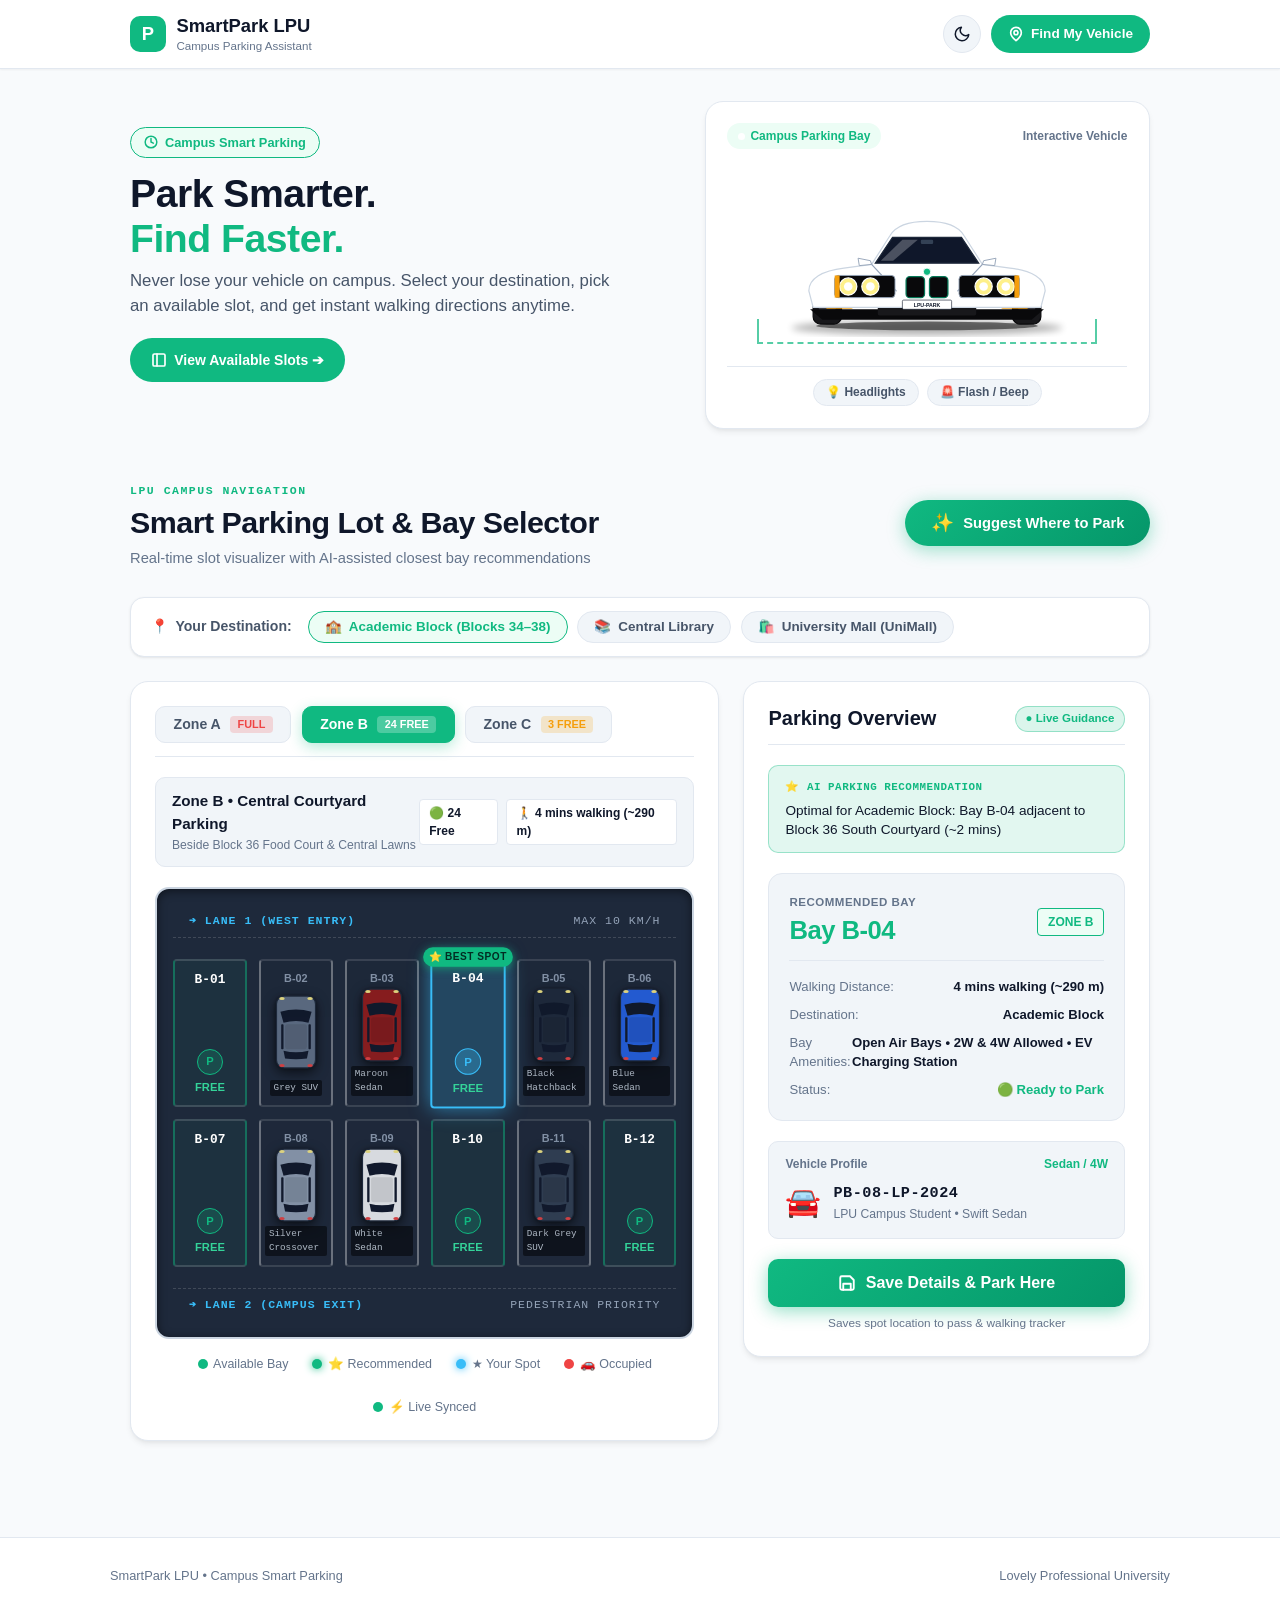
==== commit 7af8e144: "feat: real-time cross-device parking slot sync and double-booking protection" ====
--- a/index.html
+++ b/index.html
@@ -316,9 +316,10 @@
             <!-- Lot Floor Legend -->
             <div class="lot-legend-row">
               <span class="legend-item"><span class="legend-dot dot-avail"></span> Available Bay</span>
-              <span class="legend-item"><span class="legend-dot dot-suggested"></span> ⭐ Suggested Slot</span>
+              <span class="legend-item"><span class="legend-dot dot-suggested"></span> ⭐ Recommended</span>
+              <span class="legend-item"><span class="legend-dot dot-my-spot"></span> ★ Your Spot</span>
               <span class="legend-item"><span class="legend-dot dot-occupied"></span> 🚗 Occupied</span>
-              <span class="legend-item"><span class="legend-dot dot-selected"></span> ✨ Selected</span>
+              <span class="legend-item"><span class="legend-dot dot-sync"></span> ⚡ Live Synced</span>
             </div>
 
           </div>
--- a/css/styles.css
+++ b/css/styles.css
@@ -1893,6 +1893,60 @@
   background: rgba(56, 189, 248, 0.3);
 }
 
+/* User's Own Parked Bay (My Spot) */
+.slot-bay.is-my-spot {
+  border: 2px solid #38bdf8 !important;
+  background: rgba(14, 165, 233, 0.22) !important;
+  box-shadow: 0 0 22px rgba(56, 189, 248, 0.75), inset 0 0 15px rgba(56, 189, 248, 0.35) !important;
+  cursor: pointer;
+  z-index: 12;
+}
+
+.my-spot-badge {
+  position: absolute;
+  top: -12px;
+  background: #0284c7;
+  color: #ffffff;
+  font-family: -apple-system, sans-serif;
+  font-size: 0.62rem;
+  font-weight: 900;
+  letter-spacing: 0.5px;
+  padding: 2px 7px;
+  border-radius: 12px;
+  box-shadow: 0 2px 10px rgba(2, 132, 199, 0.7);
+  white-space: nowrap;
+  animation: beaconBob 1.6s ease-in-out infinite alternate;
+}
+
+.bay-car-plate.my-plate {
+  background: #0284c7;
+  color: #ffffff;
+  font-weight: 800;
+  box-shadow: 0 2px 6px rgba(2, 132, 199, 0.4);
+}
+
+/* Slot Occupied by Another Driver (Cross-Device Synced) */
+.slot-bay.occupied.booked-by-other {
+  border-color: rgba(239, 68, 68, 0.4) !important;
+  background: rgba(239, 68, 68, 0.08) !important;
+  cursor: not-allowed;
+}
+
+.slot-bay.occupied.booked-by-other .bay-car-plate {
+  background: rgba(185, 28, 28, 0.85);
+  color: #fecaca;
+  font-weight: 700;
+}
+
+.spin-loader {
+  animation: spinLoader 0.9s linear infinite;
+}
+
+@keyframes spinLoader {
+  0% { transform: rotate(0deg); }
+  100% { transform: rotate(360deg); }
+}
+
 /* Lot Floor Legend */
 .lot-legend-row {
   display: flex;
@@ -1919,8 +1973,10 @@
 
 .dot-avail { background: #10b981; }
 .dot-suggested { background: #10b981; box-shadow: 0 0 8px #10b981; }
+.dot-my-spot { background: #38bdf8; box-shadow: 0 0 8px #38bdf8; }
 .dot-occupied { background: #ef4444; }
 .dot-selected { background: #38bdf8; }
+.dot-sync { background: #10b981; animation: beaconBob 1.2s ease-in-out infinite alternate; }
 
 /* ==========================================================================
    Side Overview & Reservation Panel (Reference Image 1 & 2)
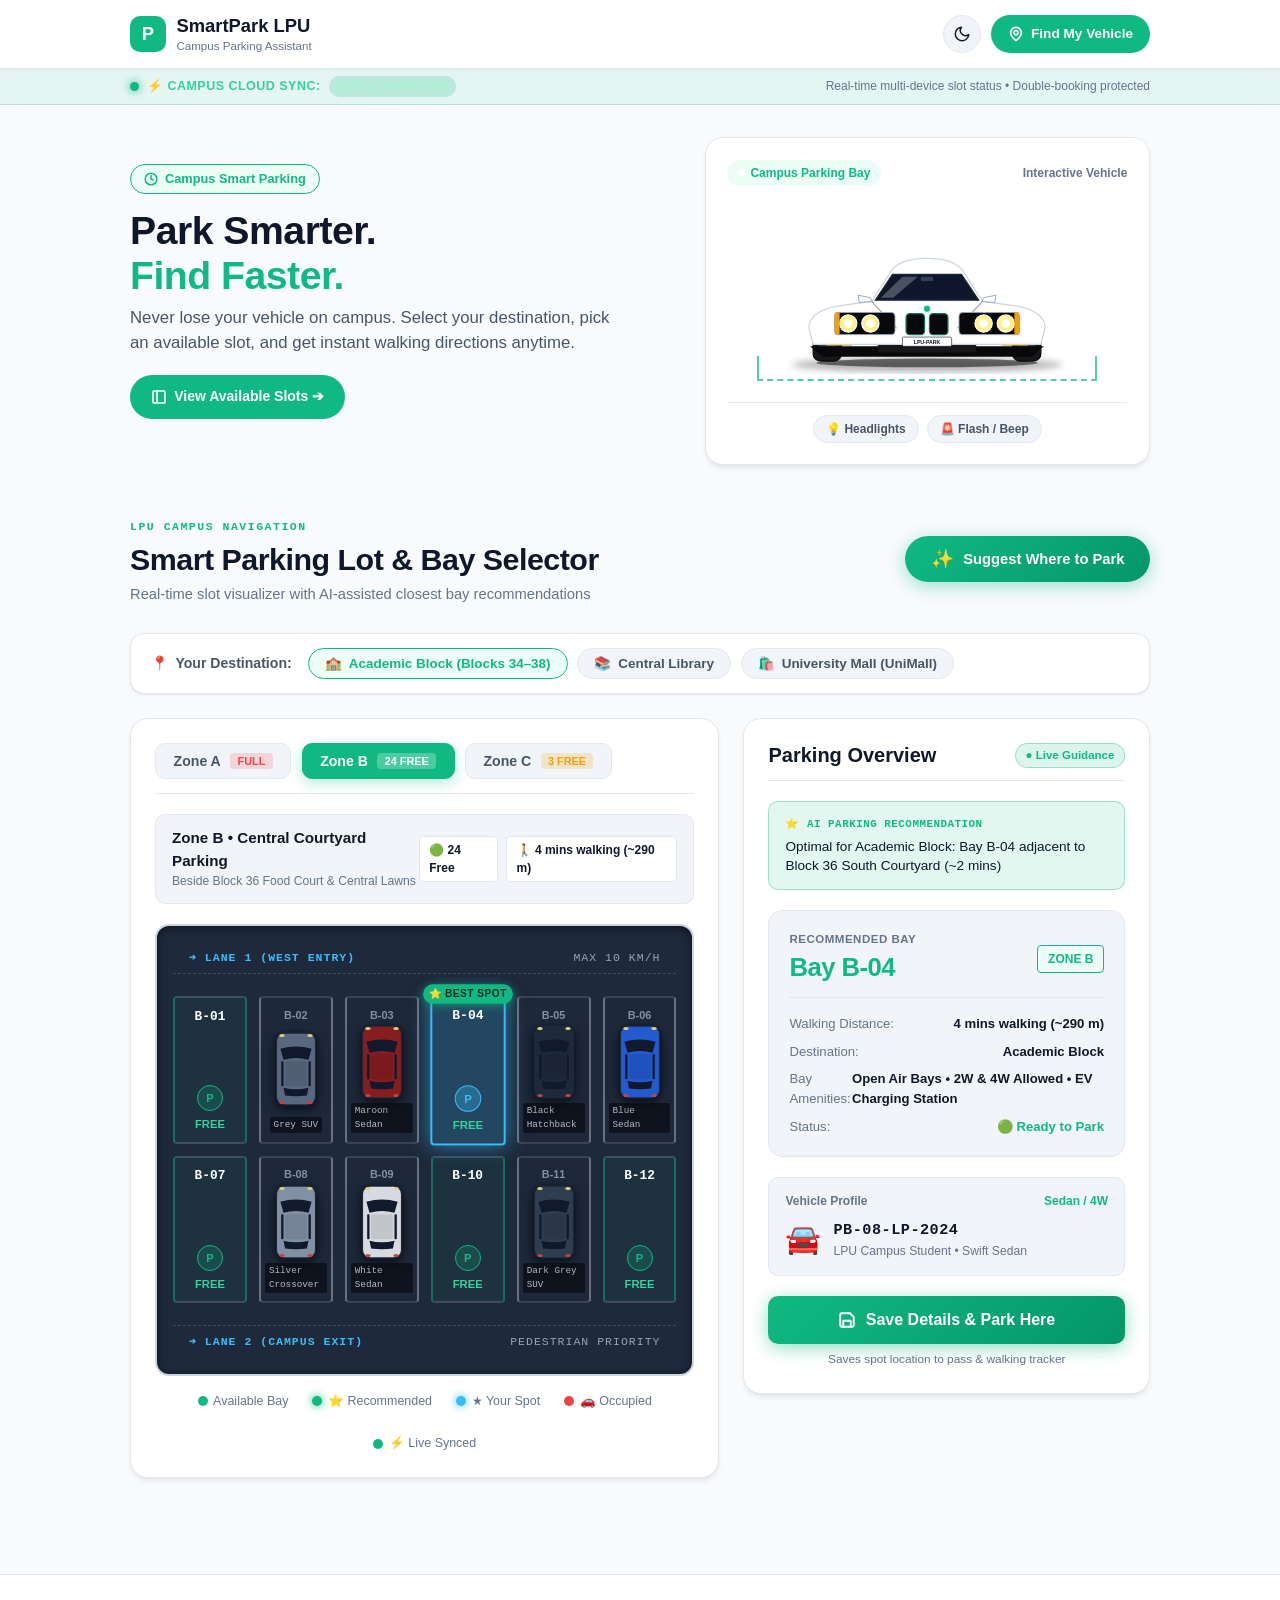
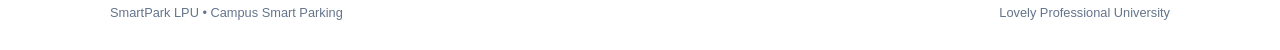
==== commit c66bea9f: "feat: add visible live cloud sync banner, bump v8.0 cache busting, and enable local cloud fallback" ====
--- a/index.html
+++ b/index.html
@@ -5,7 +5,7 @@
   <meta name="viewport" content="width=device-width, initial-scale=1.0">
   <title>SmartPark LPU | Park Smarter, Find Your Vehicle Faster</title>
   <meta name="description" content="SmartPark LPU - Smart parking zone and row tracking for Lovely Professional University campus.">
-  <link rel="stylesheet" href="css/styles.css?v=7.0">
+  <link rel="stylesheet" href="css/styles.css?v=8.0">
   <link rel="icon" href="data:image/svg+xml,<svg xmlns=%22http://www.w3.org/2000/svg%22 viewBox=%220 0 100 100%22><text y=%22.9em%22 font-size=%2290%22>🅿️</text></svg>">
 </head>
 <body data-page="home">
@@ -39,6 +39,20 @@
       </nav>
     </div>
   </header>
+
+  <!-- Live Cloud Sync Status Strip -->
+  <div class="live-sync-strip">
+    <div class="container live-sync-inner">
+      <div class="sync-status-group">
+        <span class="sync-beacon-dot"></span>
+        <span class="sync-status-title">⚡ CAMPUS CLOUD SYNC:</span>
+        <span class="sync-status-label" id="sync-live-label">LIVE & CONNECTED</span>
+      </div>
+      <div class="sync-status-desc">
+        Real-time multi-device slot status • Double-booking protected
+      </div>
+    </div>
+  </div>
 
   <!-- Hero Section: Split Layout (Inspired by Reference Image 2) -->
   <section class="hero-section">
@@ -417,7 +431,7 @@
     </div>
   </footer>
 
-  <script src="js/storage.js?v=7.0"></script>
-  <script src="js/app.js?v=7.0"></script>
+  <script src="js/storage.js?v=8.0"></script>
+  <script src="js/app.js?v=8.0"></script>
 </body>
 </html>
--- a/css/styles.css
+++ b/css/styles.css
@@ -257,6 +257,59 @@
   0% { transform: scale(0.9); opacity: 0.8; }
   50% { transform: scale(1.3); opacity: 1; }
   100% { transform: scale(0.9); opacity: 0.8; }
+}
+
+/* Live Cloud Sync Strip (Top Banner) */
+.live-sync-strip {
+  background: rgba(16, 185, 129, 0.08);
+  border-bottom: 1px solid rgba(16, 185, 129, 0.25);
+  backdrop-filter: blur(8px);
+  padding: 0.45rem 1rem;
+  font-family: -apple-system, BlinkMacSystemFont, "Segoe UI", Roboto, sans-serif;
+}
+
+.live-sync-inner {
+  display: flex;
+  align-items: center;
+  justify-content: space-between;
+  flex-wrap: wrap;
+  gap: 0.5rem;
+}
+
+.sync-status-group {
+  display: inline-flex;
+  align-items: center;
+  gap: 0.5rem;
+  font-size: 0.78rem;
+}
+
+.sync-beacon-dot {
+  width: 9px;
+  height: 9px;
+  border-radius: 50%;
+  background: #10b981;
+  box-shadow: 0 0 10px #10b981;
+  animation: beaconBob 1.2s ease-in-out infinite alternate;
+}
+
+.sync-status-title {
+  font-weight: 800;
+  letter-spacing: 0.5px;
+  color: #34d399;
+}
+
+.sync-status-label {
+  font-weight: 700;
+  color: #a7f3d0;
+  background: rgba(16, 185, 129, 0.2);
+  padding: 2px 7px;
+  border-radius: 10px;
+  font-size: 0.72rem;
+}
+
+.sync-status-desc {
+  font-size: 0.75rem;
+  color: var(--text-muted);
 }
 
 /* ==========================================================================
